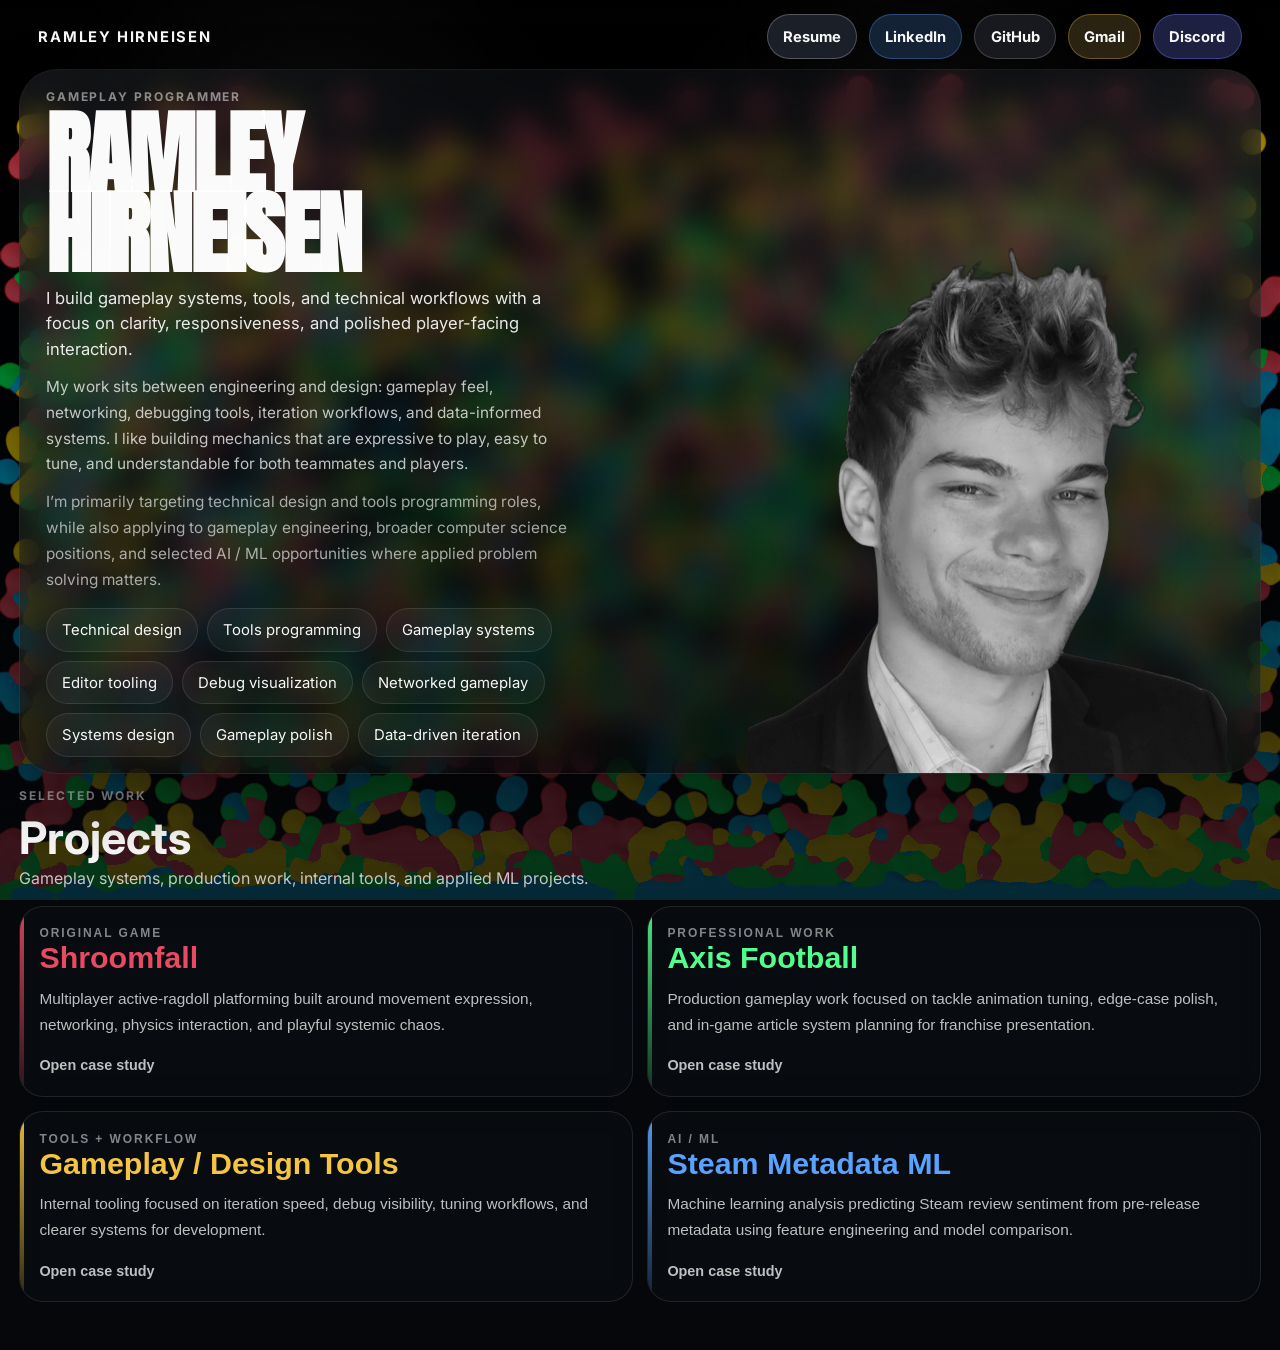
==== index.html @ f06e9500 "portfolio progress" ====
<!DOCTYPE html>
<html lang="en">

<head>
  <meta charset="utf-8" />
  <meta name="viewport" content="width=device-width, initial-scale=1.0" />
  <title>Ramley Hirneisen | Gameplay Programmer</title>
  <meta name="description"
    content="Portfolio of Ramley Hirneisen, a gameplay programmer focused on gameplay systems, tools, technical design, networking, and applied machine learning." />
  <link rel="preconnect" href="https://fonts.googleapis.com">
  <link rel="preconnect" href="https://fonts.gstatic.com" crossorigin>
  <link href="https://fonts.googleapis.com/css2?family=Inter:wght@400;500;600;700;800&family=Anton&display=swap" rel="stylesheet">
  <link rel="stylesheet" href="style.css" />
</head>

<body>
  <canvas id="simCanvas" aria-hidden="true"></canvas>

  <div class="page-overlay">
    <div class="ambient-tint" aria-hidden="true"></div>

    <header class="site-header">
      <div class="site-mark">Ramley Hirneisen</div>
      <nav class="site-nav" aria-label="Primary">
        <a class="site-nav-link site-nav-resume" href="resume.pdf" target="_blank" rel="noopener">Resume</a>
        <a class="site-nav-link site-nav-linkedin" href="https://www.linkedin.com/in/ramley-hirneisen" target="_blank" rel="noopener">LinkedIn</a>
        <a class="site-nav-link site-nav-github" href="https://github.com/RamleyH" target="_blank" rel="noopener">GitHub</a>
        <a class="site-nav-link site-nav-gmail" href="https://mail.google.com/mail/?view=cm&fs=1&to=rahramley@gmail.com" target="_blank" rel="noopener">Gmail</a>
        <a class="site-nav-link site-nav-discord" href="https://discord.com/app" target="_blank" rel="noopener">Discord</a>
      </nav>
    </header>

    <main class="main-layout" id="landingView">
      <section class="hero hero-split" id="top">
        <div class="hero-panel">
          <div class="hero-copy-column">
            <p class="eyebrow">Gameplay Programmer</p>
            <h1>
              <span class="name-primary">Ramley</span>
              <span class="name-accent">Hirneisen</span>
            </h1>
            <p class="hero-subtitle">
              I build gameplay systems, tools, and technical workflows with a focus on clarity, responsiveness, and polished player-facing interaction.
            </p>

            <p class="hero-support-copy">
              My work sits between engineering and design: gameplay feel, networking, debugging tools, iteration workflows, and data-informed systems. I like building mechanics that are expressive to play, easy to tune, and understandable for both teammates and players.
            </p>

            <p class="hero-support-copy hero-support-copy-secondary">
              I’m primarily targeting technical design and tools programming roles, while also applying to gameplay engineering, broader computer science positions, and selected AI / ML opportunities where applied problem solving matters.
            </p>

            <div class="hero-meta" aria-label="Highlights">
              <span>Technical design</span>
              <span>Tools programming</span>
              <span>Gameplay systems</span>
              <span>Editor tooling</span>
              <span>Debug visualization</span>
              <span>Networked gameplay</span>
              <span>Systems design</span>
              <span>Gameplay polish</span>
              <span>Data-driven iteration</span>
            </div>
          </div>

          <div class="hero-portrait-column" aria-hidden="true">
            <img class="hero-portrait" src="portrait-ramley.png" alt="" />
          </div>
        </div>
      </section>

      <section class="projects-section" id="projects">
        <div class="section-heading">
          <p class="eyebrow">Selected Work</p>
          <h2>Projects</h2>
          <p class="section-copy">Gameplay systems, production work, internal tools, and applied ML projects.</p>
        </div>

        <div class="project-grid">
          <button class="project-card shroomfall" type="button" data-project="shroomfall" aria-controls="projectView">
            <span class="project-accent"></span>
            <span class="project-kicker">Original Game</span>
            <h3><span class="title-accent title-accent-red">Shroomfall</span></h3>
            <p>
              Multiplayer active-ragdoll platforming built around movement expression, networking, physics interaction,
              and playful systemic chaos.
            </p>
            <span class="project-cta">Open case study</span>
          </button>

          <button class="project-card axis" type="button" data-project="axis" aria-controls="projectView">
            <span class="project-accent"></span>
            <span class="project-kicker">Professional Work</span>
            <h3><span class="title-accent title-accent-green">Axis Football</span></h3>
            <p>
              Production gameplay work focused on tackle animation tuning, edge-case polish, and in-game article system
              planning for franchise presentation.
            </p>
            <span class="project-cta">Open case study</span>
          </button>

          <button class="project-card tools" type="button" data-project="tools" aria-controls="projectView">
            <span class="project-accent"></span>
            <span class="project-kicker">Tools + Workflow</span>
            <h3><span class="title-accent title-accent-yellow">Gameplay / Design Tools</span></h3>
            <p>
              Internal tooling focused on iteration speed, debug visibility, tuning workflows, and clearer systems for development.
            </p>
            <span class="project-cta">Open case study</span>
          </button>

          <button class="project-card aiml" type="button" data-project="aiml" aria-controls="projectView">
            <span class="project-accent"></span>
            <span class="project-kicker">AI / ML</span>
            <h3><span class="title-accent title-accent-blue">Steam Metadata ML</span></h3>
            <p>
              Machine learning analysis predicting Steam review sentiment from pre-release metadata using feature engineering and model comparison.
            </p>
            <span class="project-cta">Open case study</span>
          </button>
        </div>
      </section>
    </main>

    <section class="project-view" id="projectView" aria-live="polite" aria-hidden="true">
      <div class="project-view-shell">
        <div class="project-banner">
          <button class="back-button" id="projectBack" type="button" aria-label="Back to portfolio">← Back</button>

          <div class="project-title-block">
            <p class="project-view-label" id="projectViewLabel">Project</p>
            <h2 id="projectViewTitle">Choose a project</h2>
            <p id="projectViewSubtitle">Select a project to open a dedicated case study view.</p>
          </div>

          <div class="project-banner-meta">
            <div class="banner-chip">
              <span class="banner-chip-label">Role</span>
              <span id="projectRole">Gameplay Programmer</span>
            </div>
            <div class="banner-chip">
              <span class="banner-chip-label">Type</span>
              <span id="projectType">Portfolio Work</span>
            </div>
          </div>
        </div>

        <div class="project-content-grid">
          <section class="content-card content-card-wide">
            <p class="content-label">Overview</p>
            <p id="projectSummary">Project details will appear here.</p>
          </section>

          <section class="content-card">
            <p class="content-label">Focus Areas</p>
            <ul id="projectFocusList"></ul>
          </section>

          <section class="content-card">
            <p class="content-label">Tech + Discipline</p>
            <ul id="projectTechList"></ul>
          </section>

          <section class="content-card content-card-wide media-card">
            <div class="media-card-header">
              <p class="content-label">Media</p>
              <span class="media-note">Replace these placeholders with screenshots, gifs, or videos.</span>
            </div>
            <div class="media-grid" id="projectMediaGrid"></div>
          </section>

          <section class="content-card content-card-wide">
            <p class="content-label">What I worked on</p>
            <ul id="projectWorkList"></ul>
          </section>

          <section class="content-card content-card-wide">
            <p class="content-label">Deep Dives</p>
            <div class="deep-dive-list" id="projectDeepDives"></div>
          </section>

          <section class="content-card content-card-wide">
            <p class="content-label">Why it matters</p>
            <p id="projectImpact"></p>
          </section>
        </div>
      </div>
    </section>
  </div>

  <div id="simConfig" aria-hidden="true">
    <p id="fps">FPS: 0</p>

    <select id="numParticles">
      <option value="1000">1K</option>
      <option value="2000">2K</option>
      <option value="2500" selected>2.5K</option>
      <option value="3000">3K</option>
      <option value="4000">4K</option>
    </select>

    <input type="range" id="restDensity" min="0.1" max="8.0" step="0.1" value="4.0">
    <input type="range" id="stiffness" min="0.1" max="2.0" step="0.1" value="0.5">
    <input type="range" id="nearStiffness" min="0.1" max="2.0" step="0.1" value="0.5">
    <input type="range" id="springStiffness" min="0" max="0.5" step="0.01" value="0.0">
    <input type="range" id="plasticity" min="0.1" max="1.0" step="0.01" value="0.5">
    <input type="range" id="yieldRatio" min="0.1" max="1.0" step="0.01" value="0.25">
    <input type="range" id="minDistRatio" min="0.025" max="1.0" step="0.01" value="0.25">
    <input type="range" id="linViscosity" min="0.0" max="0.5" step="0.01" value="0.0">
    <input type="range" id="quadViscosity" min="0.0" max="0.5" step="0.01" value="0.1">
    <input type="range" id="kernelRadius" min="5.0" max="64.0" step="1.0" value="40.0">
    <input type="range" id="pointSize" min="1" max="20" step="1" value="5">
    <input type="range" id="gravX" min="-0.5" max="0.5" step="0.01" value="0">
    <input type="range" id="gravY" min="-0.5" max="0.5" step="0.01" value="0.5">
    <input type="range" id="dt" min="0.1" max="1.0" step="0.1" value="1.0">

    <input type="range" id="attractSame" min="-2" max="8" step="0.1" value="0">
    <input type="range" id="attractDifferent" min="-2" max="8" step="0.1" value="0">
    <input type="range" id="stepsPerFrame" min="1" max="8" step="1" value="1">

    <select id="emitMaterial">
      <option value="0" selected>0</option>
      <option value="1">1</option>
      <option value="2">2</option>
      <option value="3">3</option>
    </select>

    <input type="color" id="color0" value="#e52838">
    <input type="range" id="mass0" min="0.1" max="3" step="0.01" value="1">

    <input type="color" id="color1" value="#ffaa00">
    <input type="range" id="mass1" min="0.1" max="3" step="0.01" value="0.6">

    <input type="color" id="color2" value="#00e230">
    <input type="range" id="mass2" min="0.1" max="3" step="0.01" value="0.36">

    <input type="color" id="color3" value="#0077f2">
    <input type="range" id="mass3" min="0.1" max="3" step="0.01" value="0.216">

    <input type="checkbox" id="useSpatialHash" checked>

    <button id="startButton" type="button">Start</button>
    <button id="pauseButton" type="button">Pause</button>
    <button id="stepButton" type="button">Step</button>
    <button id="resetButton" type="button">Reset</button>
    <button id="collapseButton" type="button">Collapse</button>
  </div>

  <script src="metaballsRefraction.js"></script>
  <script src="fpsMonitor.js"></script>
  <script src="sim_5.js"></script>
  <script src="run_0.js"></script>
</body>
</html>
---- style.css ----
:root {
  --bg: #06070a;
  --panel: rgba(11, 14, 19, 0.68);
  --line: rgba(255, 255, 255, 0.1);
  --line-strong: rgba(255, 255, 255, 0.2);
  --text: rgba(255, 255, 255, 0.97);
  --muted: rgba(255, 255, 255, 0.74);
  --radius-xl: 34px;
  --radius-lg: 24px;
  --radius-pill: 999px;
  --red: #e84a63;
  --yellow: #f4c542;
  --green: #52ff8e;
  --blue: #5aa2ff;
}
* { box-sizing: border-box; }
html { scroll-behavior: smooth; }
body {
  margin: 0;
  min-height: 100vh;
  overflow-x: hidden;
  overflow-y: auto;
  background: var(--bg);
  color: var(--text);
  font-family: Inter, Arial, sans-serif;
}
canvas { display: block; }
#simCanvas {
  position: fixed;
  inset: 0;
  width: 100vw;
  height: 100vh;
  z-index: 0;
}
.page-overlay { position: relative; z-index: 2; min-height: 100vh; }
.ambient-tint {
  position: fixed;
  inset: 0;
  z-index: 1;
  pointer-events: none;
  background:
    radial-gradient(circle at 24% 18%, rgba(255,255,255,0.045), transparent 22%),
    radial-gradient(circle at 72% 22%, rgba(255,255,255,0.06), transparent 24%),
    linear-gradient(180deg, rgba(6,8,12,0.02), rgba(6,8,12,0.78));
  transition: background 0.5s ease, opacity 0.5s ease;
}
.site-header, .main-layout, .project-view { position: relative; z-index: 2; }
.site-header {
  position: fixed;
  top: 0;
  left: 0;
  right: 0;
  z-index: 20;
  pointer-events: auto;
  display: flex;
  align-items: center;
  justify-content: space-between;
  gap: 0.9rem;
  padding: 0.9rem clamp(1.25rem, 3vw, 2.5rem) 0.25rem;
}
.site-mark {
  font-size: 0.92rem;
  font-weight: 700;
  letter-spacing: 0.12em;
  text-transform: uppercase;
}
.site-nav { display: flex; flex-wrap: wrap; gap: 0.75rem; }
.site-nav-link,
.back-button {
  color: var(--text);
  text-decoration: none;
  border: 1px solid var(--line);
  padding: 0.78rem 0.95rem;
  border-radius: var(--radius-pill);
  transition: background 0.2s ease, border-color 0.2s ease, transform 0.2s ease, box-shadow 0.2s ease;
}
.site-nav-link {
  background: #15181f;
  box-shadow: 0 8px 22px rgba(0,0,0,0.24);
  font-weight: 700;
  font-size: 0.92rem;
}
.site-nav-link:hover, .back-button:hover {
  background: #1d2129;
  border-color: var(--line-strong);
  transform: translateY(-1px);
}
.site-nav-resume { border-color: rgba(255,255,255,0.24); background: #1b1f27; }
.site-nav-linkedin { border-color: rgba(90,162,255,0.32); background: #142236; }
.site-nav-github { border-color: rgba(255,255,255,0.18); background: #17191f; }
.site-nav-gmail { border-color: rgba(244,197,66,0.32); background: #2a2312; }
.site-nav-discord { border-color: rgba(120,128,255,0.36); background: #1d2040; }

.back-button {
  position: absolute;
  top: 0;
  left: 0;
  padding: 0.52rem 0.82rem;
  font-size: 0.78rem;
  letter-spacing: 0.04em;
  text-transform: uppercase;
  background: rgba(255,255,255,0.05);
}
.main-layout {
  width: min(1320px, calc(100% - 2.4rem));
  margin: 0 auto;
  display: grid;
  gap: 1.05rem;
  padding: 4.3rem 0 3rem;
  transition: opacity 0.45s ease, transform 0.45s ease;
}
.hero {
  min-height: min(480px, calc(100vh - 11.8rem));
  display: flex;
  align-items: flex-start;
}
.hero-panel {
  width: 100%;
  position: relative;
  display: grid;
  grid-template-columns: minmax(0, 0.9fr) minmax(360px, 1.1fr);
  align-items: stretch;
  gap: clamp(0.5rem, 1.6vw, 1.3rem);
  padding: clamp(0.75rem, 1.3vw, 1rem) clamp(1.15rem, 2vw, 1.65rem) 0;
  border: 1px solid rgba(255,255,255,0.08);
  border-radius: clamp(28px, 3vw, 38px);
  background: linear-gradient(180deg, rgba(15,18,22,0.62), rgba(8,10,14,0.42));
  backdrop-filter: blur(16px);
  box-shadow: 0 28px 70px rgba(0,0,0,0.33);
  overflow: hidden;
}
.hero-panel::before {
  content: "";
  position: absolute;
  inset: 0;
  background: linear-gradient(90deg, rgba(255,255,255,0.035), transparent 34%, transparent 68%, rgba(255,255,255,0.05));
  pointer-events: none;
}
.hero-panel::after {
  content: "";
  position: absolute;
  inset: auto 0 0 0;
  height: 42%;
  background: linear-gradient(180deg, transparent, rgba(0,0,0,0.24));
  pointer-events: none;
}
.hero-copy-column {
  position: relative;
  z-index: 2;
  padding: 0.2rem 0 1rem;
  max-width: 610px;
}
.eyebrow,
.project-view-label,
.content-label,
.project-kicker,
.banner-chip-label {
  margin: 0 0 0.68rem;
  font-size: 0.75rem;
  letter-spacing: 0.16em;
  text-transform: uppercase;
  color: rgba(255,255,255,0.5);
  font-weight: 700;
}
.hero h1, .project-title-block h2, .section-heading h2 {
  margin: 0;
  line-height: 0.88;
}
.hero h1 {
  display: flex;
  flex-direction: column;
  gap: 0.1rem;
  font-family: "Anton", Impact, Arial Black, sans-serif;
  font-size: clamp(4rem, 7vw, 6.35rem);
  letter-spacing: -0.025em;
  text-transform: uppercase;
}
.name-primary, .name-accent { color: rgba(255,255,255,0.98); }
.hero-subtitle {
  margin: 0.75rem 0 0;
  max-width: 560px;
  color: rgba(255,255,255,0.9);
  font-size: clamp(1.02rem, 1.3vw, 1.15rem);
  line-height: 1.52;
}
.hero-support-copy,
.section-copy,
.project-card p,
#projectViewSubtitle,
#projectSummary,
#projectImpact,
.media-note,
.media-slot p,
.deep-dive-copy,
.project-view-shell li,
.project-cta {
  color: var(--muted);
  line-height: 1.68;
}
.hero-support-copy {
  margin: 0.75rem 0 0;
  max-width: 620px;
  font-size: 0.96rem;
}
.hero-support-copy-secondary {
  color: rgba(255,255,255,0.62);
}
.hero-meta {
  margin-top: 1rem;
  display: flex;
  flex-wrap: wrap;
  gap: 0.55rem;
  max-width: 760px;
}
.hero-meta span, .banner-chip {
  border: 1px solid var(--line);
  background: rgba(255,255,255,0.045);
  border-radius: var(--radius-pill);
  padding: 0.74rem 0.95rem;
}
.hero-meta span { font-size: 0.93rem; }
.hero-portrait-column {
  position: relative;
  min-height: 100%;
  overflow: visible;
  align-self: stretch;
  z-index: 1;
  pointer-events: none;
}
.hero-portrait-column::before {
  content: "";
  position: absolute;
  inset: 4% -2% 0 10%;
  border-radius: 42% 42% 0 0;
  background: radial-gradient(circle at 55% 20%, rgba(255,255,255,0.16), rgba(255,255,255,0.03) 42%, transparent 72%);
  filter: blur(22px);
  opacity: 0.28;
}
.hero-portrait {
  position: absolute;
  right: 0.45rem;
  bottom: -42px;
  display: block;
  width: clamp(455px, 37.4vw, 605px);
  max-width: none;
  height: auto;
  object-fit: contain;
  object-position: bottom center;
  filter: drop-shadow(0 24px 34px rgba(0,0,0,0.32));
}
.projects-section { display: grid; gap: 0.9rem; margin-top: -0.2rem; }
.section-heading { max-width: 760px; display: grid; gap: 0.35rem; }
.section-heading h2 { font-size: clamp(2rem, 4vw, 2.8rem); margin-bottom: 0.05rem; }
.section-copy { margin: 0; }
.project-grid {
  display: grid;
  grid-template-columns: repeat(2, minmax(0, 1fr));
  gap: 0.9rem;
}
.project-card, .content-card, .media-slot, .deep-dive {
  border: 1px solid var(--line);
  background: var(--panel);
  backdrop-filter: blur(14px);
  border-radius: var(--radius-lg);
}
.project-card {
  position: relative;
  overflow: hidden;
  padding: 1.15rem 1.2rem;
  text-align: left;
  color: var(--text);
  cursor: pointer;
  transition: transform 0.2s ease, border-color 0.2s ease, background 0.2s ease;
}
.project-card:hover {
  transform: translateY(-2px);
  border-color: var(--line-strong);
  background: rgba(14, 18, 25, 0.8);
}
.project-card h3 { margin: 0 0 0.65rem; font-size: 1.9rem; }
.project-card p { margin: 0 0 1rem; font-size: 0.96rem; }
.project-accent {
  position: absolute;
  inset: 0 auto 0 0;
  width: 4px;
  background: rgba(255,255,255,0.14);
}
.title-accent-red { color: var(--red); }
.title-accent-green { color: var(--green); }
.title-accent-yellow { color: var(--yellow); }
.title-accent-blue { color: var(--blue); }
.shroomfall .project-accent { background: linear-gradient(180deg, rgba(232,74,99,0.9), rgba(232,74,99,0.15)); }
.axis .project-accent { background: linear-gradient(180deg, rgba(82,255,142,0.92), rgba(82,255,142,0.15)); }
.tools .project-accent { background: linear-gradient(180deg, rgba(244,197,66,0.95), rgba(244,197,66,0.15)); }
.aiml .project-accent { background: linear-gradient(180deg, rgba(90,162,255,0.95), rgba(90,162,255,0.15)); }
.project-cta { font-weight: 700; font-size: 0.9rem; }

.project-view {
  position: fixed;
  inset: 0;
  z-index: 10;
  overflow-y: auto;
  padding: 5.2rem 1.2rem 2rem;
  opacity: 0;
  pointer-events: none;
  transform: translateY(18px);
  transition: opacity 0.45s ease, transform 0.45s ease;
}
.project-open .project-view {
  opacity: 1;
  pointer-events: auto;
  transform: translateY(0);
}
.project-open .main-layout {
  opacity: 0;
  transform: translateY(-16px);
  pointer-events: none;
}
.project-view-shell {
  width: min(1080px, calc(100% - 1rem));
  margin: 0 auto;
  padding-top: 2rem;
}
.project-banner {
  position: relative;
  display: grid;
  justify-items: center;
  gap: 0.9rem;
  text-align: center;
  padding: 1.6rem 0 1rem;
}
.project-title-block { max-width: 760px; display: grid; gap: 0.8rem; }
.project-title-block h2 { font-size: clamp(3.7rem, 7vw, 5.8rem); letter-spacing: -0.05em; }
#projectViewSubtitle { margin: 0; font-size: 1.08rem; }
.project-banner-meta {
  display: flex;
  flex-wrap: wrap;
  justify-content: center;
  gap: 0.75rem;
}
.project-content-grid {
  display: grid;
  grid-template-columns: 2fr 1fr;
  gap: 0.9rem;
}
.content-card { padding: 1.15rem 1.25rem; }
.content-card-wide { grid-column: 1 / -1; }
.project-view-shell ul { margin: 0; padding-left: 1.2rem; }
.media-card-header {
  display: flex;
  justify-content: space-between;
  gap: 0.9rem;
  align-items: center;
  margin-bottom: 0.9rem;
}
.media-grid {
  display: grid;
  grid-template-columns: repeat(3, minmax(0, 1fr));
  gap: 0.8rem;
}
.media-slot {
  padding: 1rem;
  min-height: 146px;
  display: grid;
  align-content: end;
  gap: 0.5rem;
  background: linear-gradient(180deg, rgba(255,255,255,0.05), rgba(255,255,255,0.025));
  border-style: dashed;
}
.media-slot strong { font-size: 1.05rem; }
.media-slot span { color: var(--muted); }
.deep-dive-list { display: grid; gap: 0.85rem; }
.deep-dive summary {
  list-style: none;
  cursor: pointer;
  font-weight: 700;
  padding: 1rem 1.1rem;
}
.deep-dive summary::-webkit-details-marker { display: none; }
.deep-dive-body { padding: 0 1.1rem 1.05rem; }
body.project-shroomfall #projectViewTitle,
body.project-shroomfall .project-view-label { color: var(--red); }
body.project-axis #projectViewTitle,
body.project-axis .project-view-label { color: var(--green); }
body.project-tools #projectViewTitle,
body.project-tools .project-view-label { color: var(--yellow); }
body.project-aiml #projectViewTitle,
body.project-aiml .project-view-label { color: var(--blue); }
#simConfig { display: none; }

@media (max-width: 980px) {
  .hero-panel, .project-content-grid, .project-grid, .media-grid {
    grid-template-columns: 1fr;
  }
  .hero { min-height: auto; }
  .hero-panel { padding-bottom: 0.2rem; }
  .hero-portrait {
    width: min(94%, 550px);
    right: 50%;
    transform: translateX(50%);
    bottom: -30px;
    max-height: 560px;
  }
  .project-view-shell { width: min(100%, calc(100% - 0.2rem)); }
}
@media (max-width: 720px) {
  .site-header {
    padding-inline: 1rem;
    flex-direction: column;
    align-items: flex-start;
    background: rgba(6,7,10,0.92);
    backdrop-filter: blur(10px);
  }
  .main-layout { width: min(100%, calc(100% - 1rem)); }
  .hero h1 { font-size: clamp(3.4rem, 18vw, 4.8rem); }
  .hero-meta span, .banner-chip { padding: 0.68rem 0.82rem; }
  .project-banner { padding-top: 2.6rem; }
  .back-button {
    left: 50%;
    transform: translateX(-50%);
  }
  .back-button:hover { transform: translateX(-50%) translateY(-1px); }
}
@media (max-width: 1100px) {
  .hero-panel { grid-template-columns: minmax(0, 1fr) minmax(300px, 0.95fr); }
  .hero-portrait {
    width: min(110%, 700px);
    right: -0.35rem;
    bottom: -34px;
  }
}
@media (max-width: 900px) {
  .hero { min-height: auto; }
  .hero-panel {
    grid-template-columns: 1fr;
    overflow: hidden;
  }
  .hero-portrait-column { min-height: 340px; }
  .hero-portrait {
    width: min(98%, 580px);
    right: 50%;
    transform: translateX(50%);
    bottom: -8px;
    max-height: 80vh;
  }
}
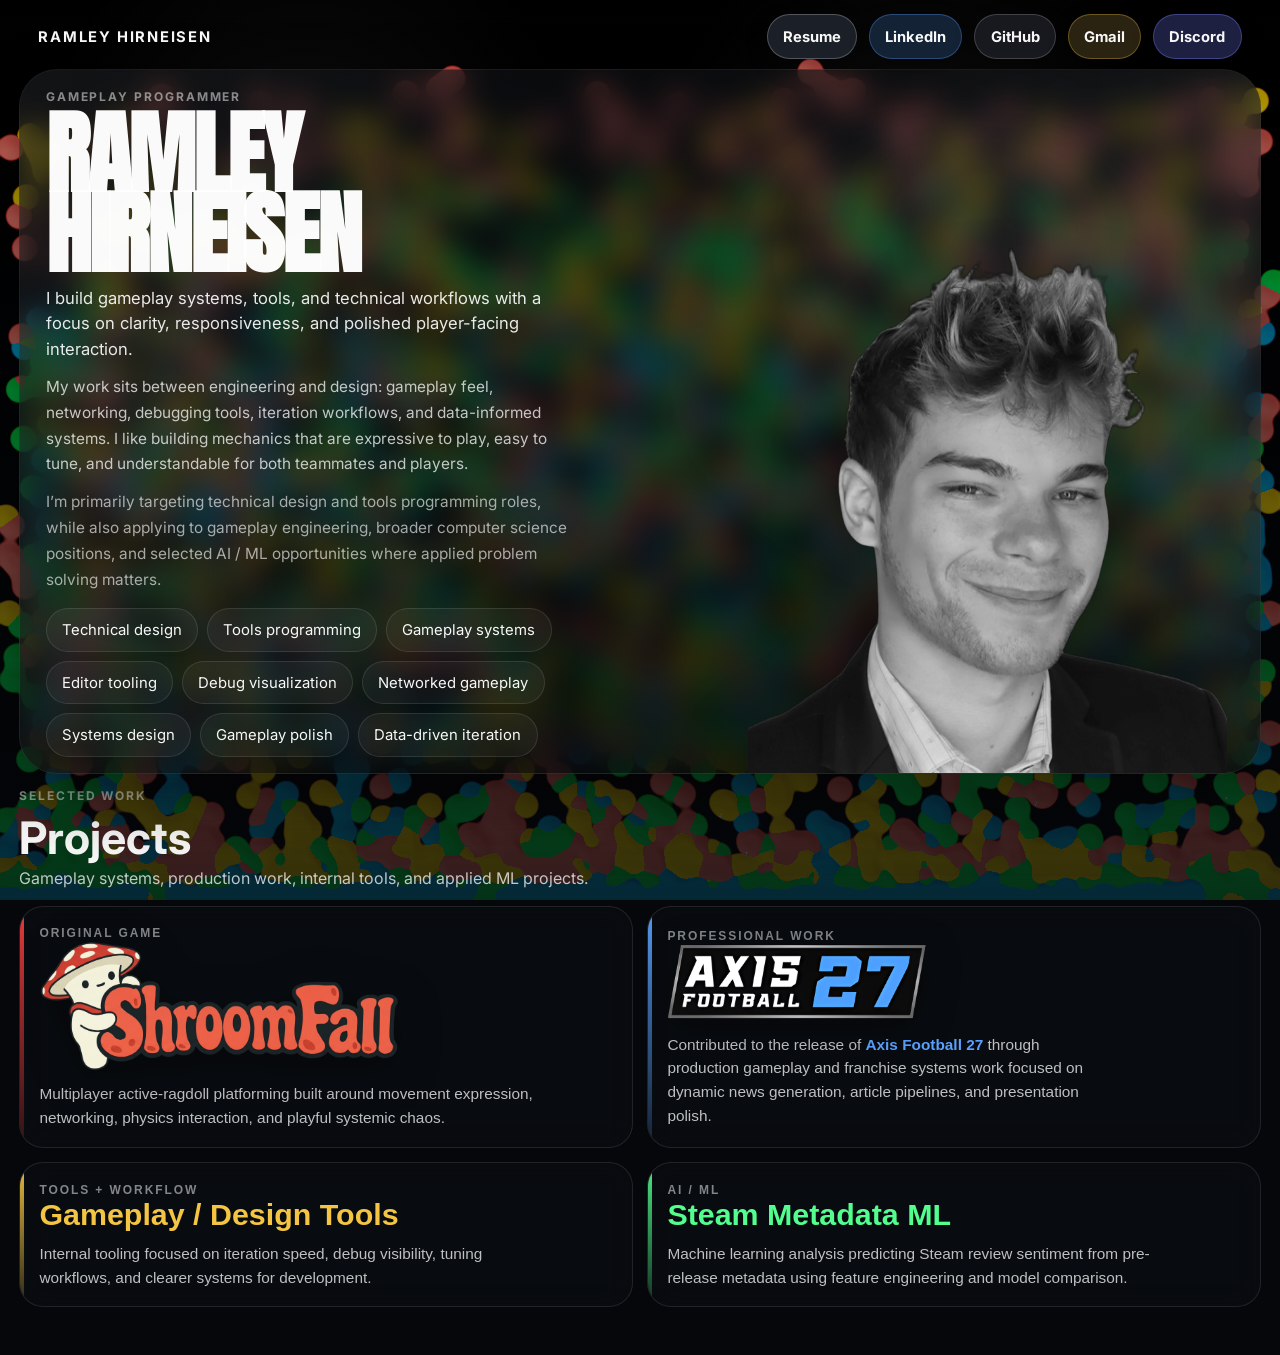
==== commit 9a35cf9f: "progress" ====
--- a/index.html
+++ b/index.html
@@ -81,24 +81,25 @@
           <button class="project-card shroomfall" type="button" data-project="shroomfall" aria-controls="projectView">
             <span class="project-accent"></span>
             <span class="project-kicker">Original Game</span>
-            <h3><span class="title-accent title-accent-red">Shroomfall</span></h3>
+            <div class="project-logo-title-wrap">
+              <img class="project-logo-title project-logo-title-shroomfall" src="ShroomfallLogo (1).png" alt="Shroomfall" />
+            </div>
             <p>
               Multiplayer active-ragdoll platforming built around movement expression, networking, physics interaction,
               and playful systemic chaos.
             </p>
-            <span class="project-cta">Open case study</span>
-          </button>
+                      </button>
 
           <button class="project-card axis" type="button" data-project="axis" aria-controls="projectView">
             <span class="project-accent"></span>
             <span class="project-kicker">Professional Work</span>
-            <h3><span class="title-accent title-accent-green">Axis Football</span></h3>
-            <p>
-              Production gameplay work focused on tackle animation tuning, edge-case polish, and in-game article system
-              planning for franchise presentation.
-            </p>
-            <span class="project-cta">Open case study</span>
-          </button>
+            <div class="project-logo-title-wrap">
+              <img class="project-logo-title project-logo-title-axis" src="AxisLogoSS (2).png" alt="Axis Football 27" />
+            </div>
+            <p>
+              Contributed to the release of <span class="highlight-recruiter-blue">Axis Football 27</span> through production gameplay and franchise systems work focused on dynamic news generation, article pipelines, and presentation polish.
+            </p>
+                      </button>
 
           <button class="project-card tools" type="button" data-project="tools" aria-controls="projectView">
             <span class="project-accent"></span>
@@ -107,18 +108,16 @@
             <p>
               Internal tooling focused on iteration speed, debug visibility, tuning workflows, and clearer systems for development.
             </p>
-            <span class="project-cta">Open case study</span>
-          </button>
+                      </button>
 
           <button class="project-card aiml" type="button" data-project="aiml" aria-controls="projectView">
             <span class="project-accent"></span>
             <span class="project-kicker">AI / ML</span>
-            <h3><span class="title-accent title-accent-blue">Steam Metadata ML</span></h3>
+            <h3><span class="title-accent title-accent-green">Steam Metadata ML</span></h3>
             <p>
               Machine learning analysis predicting Steam review sentiment from pre-release metadata using feature engineering and model comparison.
             </p>
-            <span class="project-cta">Open case study</span>
-          </button>
+                      </button>
         </div>
       </section>
     </main>
@@ -226,7 +225,7 @@
       <option value="3">3</option>
     </select>
 
-    <input type="color" id="color0" value="#e52838">
+    <input type="color" id="color0" value="#FF4040">
     <input type="range" id="mass0" min="0.1" max="3" step="0.01" value="1">
 
     <input type="color" id="color1" value="#ffaa00">
--- a/style.css
+++ b/style.css
@@ -9,7 +9,7 @@
   --radius-xl: 34px;
   --radius-lg: 24px;
   --radius-pill: 999px;
-  --red: #e84a63;
+  --red: #FF4040;
   --yellow: #f4c542;
   --green: #52ff8e;
   --blue: #5aa2ff;
@@ -267,7 +267,8 @@
 .project-card {
   position: relative;
   overflow: hidden;
-  padding: 1.15rem 1.2rem;
+  min-height: 100%;
+  padding: 1.15rem 1.2rem 1.05rem;
   text-align: left;
   color: var(--text);
   cursor: pointer;
@@ -279,7 +280,36 @@
   background: rgba(14, 18, 25, 0.8);
 }
 .project-card h3 { margin: 0 0 0.65rem; font-size: 1.9rem; }
-.project-card p { margin: 0 0 1rem; font-size: 0.96rem; }
+.project-card p { margin: 0; font-size: 0.96rem; line-height: 1.55; max-width: 58ch; }
+
+.project-logo-title-wrap {
+  margin: 0 0 0.8rem;
+}
+.project-logo-title {
+  display: block;
+  width: min(100%, 260px);
+  height: auto;
+}
+.project-logo-title-axis {
+  filter: drop-shadow(0 8px 18px rgba(0,0,0,0.28));
+}
+.project-logo-title-shroomfall {
+  width: min(100%, 360px);
+  margin-top: -0.05rem;
+  margin-bottom: -0.15rem;
+  filter: drop-shadow(0 10px 22px rgba(0,0,0,0.26));
+}
+.project-view-title-logo {
+  display: block;
+  width: min(100%, 420px);
+  height: auto;
+  margin: 0 auto;
+  filter: drop-shadow(0 12px 24px rgba(0,0,0,0.3));
+}
+.project-view-title-logo-shroomfall {
+  width: min(100%, 560px);
+}
+
 .project-accent {
   position: absolute;
   inset: 0 auto 0 0;
@@ -290,11 +320,25 @@
 .title-accent-green { color: var(--green); }
 .title-accent-yellow { color: var(--yellow); }
 .title-accent-blue { color: var(--blue); }
-.shroomfall .project-accent { background: linear-gradient(180deg, rgba(232,74,99,0.9), rgba(232,74,99,0.15)); }
-.axis .project-accent { background: linear-gradient(180deg, rgba(82,255,142,0.92), rgba(82,255,142,0.15)); }
+.highlight-recruiter-blue {
+  color: var(--blue);
+  font-weight: 700;
+}
+
+.highlight-recruiter-red {
+  color: var(--red);
+  font-weight: 700;
+}
+
+.shroomfall .project-accent { background: linear-gradient(180deg, rgba(255,64,64,0.9), rgba(255,64,64,0.15)); }
+.axis .project-accent { background: linear-gradient(180deg, rgba(90,162,255,0.95), rgba(90,162,255,0.15)); }
 .tools .project-accent { background: linear-gradient(180deg, rgba(244,197,66,0.95), rgba(244,197,66,0.15)); }
-.aiml .project-accent { background: linear-gradient(180deg, rgba(90,162,255,0.95), rgba(90,162,255,0.15)); }
+.aiml .project-accent { background: linear-gradient(180deg, rgba(82,255,142,0.92), rgba(82,255,142,0.15)); }
 .project-cta { font-weight: 700; font-size: 0.9rem; }
+
+.project-card.axis p {
+  max-width: 52ch;
+}
 
 .project-view {
   position: fixed;
@@ -382,11 +426,11 @@
 body.project-shroomfall #projectViewTitle,
 body.project-shroomfall .project-view-label { color: var(--red); }
 body.project-axis #projectViewTitle,
-body.project-axis .project-view-label { color: var(--green); }
+body.project-axis .project-view-label { color: var(--blue); }
 body.project-tools #projectViewTitle,
 body.project-tools .project-view-label { color: var(--yellow); }
 body.project-aiml #projectViewTitle,
-body.project-aiml .project-view-label { color: var(--blue); }
+body.project-aiml .project-view-label { color: var(--green); }
 #simConfig { display: none; }
 
 @media (max-width: 980px) {
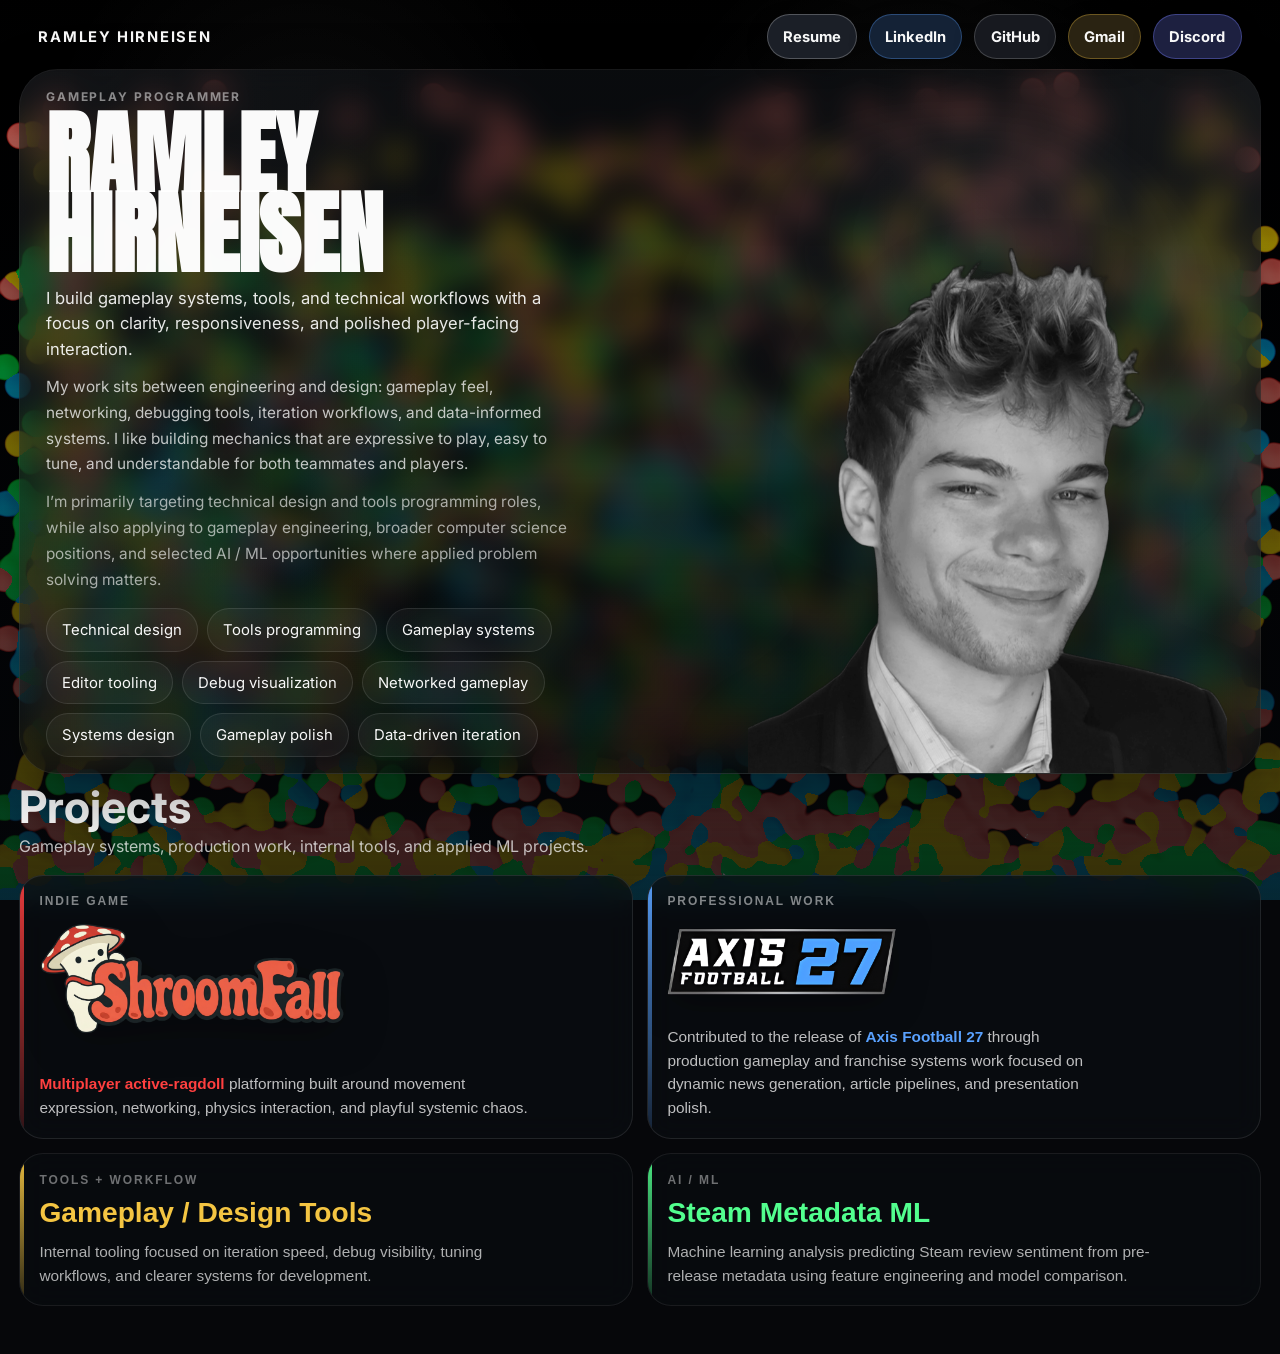
==== commit 84516859: "shroomfall progress" ====
--- a/index.html
+++ b/index.html
@@ -72,7 +72,6 @@
 
       <section class="projects-section" id="projects">
         <div class="section-heading">
-          <p class="eyebrow">Selected Work</p>
           <h2>Projects</h2>
           <p class="section-copy">Gameplay systems, production work, internal tools, and applied ML projects.</p>
         </div>
@@ -80,12 +79,12 @@
         <div class="project-grid">
           <button class="project-card shroomfall" type="button" data-project="shroomfall" aria-controls="projectView">
             <span class="project-accent"></span>
-            <span class="project-kicker">Original Game</span>
+            <span class="project-kicker">Indie Game</span>
             <div class="project-logo-title-wrap">
               <img class="project-logo-title project-logo-title-shroomfall" src="ShroomfallLogo (1).png" alt="Shroomfall" />
             </div>
             <p>
-              Multiplayer active-ragdoll platforming built around movement expression, networking, physics interaction,
+              <span class='highlight-recruiter-red'>Multiplayer active-ragdoll</span> platforming built around movement expression, networking, physics interaction,
               and playful systemic chaos.
             </p>
                       </button>
@@ -164,7 +163,7 @@
           <section class="content-card content-card-wide media-card">
             <div class="media-card-header">
               <p class="content-label">Media</p>
-              <span class="media-note">Replace these placeholders with screenshots, gifs, or videos.</span>
+              <span class="media-note">Hover videos to preview them.</span>
             </div>
             <div class="media-grid" id="projectMediaGrid"></div>
           </section>
--- a/style.css
+++ b/style.css
@@ -173,7 +173,7 @@
   gap: 0.1rem;
   font-family: "Anton", Impact, Arial Black, sans-serif;
   font-size: clamp(4rem, 7vw, 6.35rem);
-  letter-spacing: -0.025em;
+  letter-spacing: 0.005em;
   text-transform: uppercase;
 }
 .name-primary, .name-accent { color: rgba(255,255,255,0.98); }
@@ -268,7 +268,9 @@
   position: relative;
   overflow: hidden;
   min-height: 100%;
-  padding: 1.15rem 1.2rem 1.05rem;
+  padding: 1.15rem 1.2rem 1.12rem;
+  display: flex;
+  flex-direction: column;
   text-align: left;
   color: var(--text);
   cursor: pointer;
@@ -280,10 +282,13 @@
   background: rgba(14, 18, 25, 0.8);
 }
 .project-card h3 { margin: 0 0 0.65rem; font-size: 1.9rem; }
-.project-card p { margin: 0; font-size: 0.96rem; line-height: 1.55; max-width: 58ch; }
+.project-card p { margin: auto 0 0; font-size: 0.96rem; line-height: 1.55; max-width: 58ch; }
 
 .project-logo-title-wrap {
-  margin: 0 0 0.8rem;
+  margin: 0.12rem 0 1rem;
+  min-height: 88px;
+  display: flex;
+  align-items: flex-start;
 }
 .project-logo-title {
   display: block;
@@ -291,12 +296,14 @@
   height: auto;
 }
 .project-logo-title-axis {
+  width: min(100%, 230px);
+  margin-top: 0.4rem;
   filter: drop-shadow(0 8px 18px rgba(0,0,0,0.28));
 }
 .project-logo-title-shroomfall {
-  width: min(100%, 360px);
-  margin-top: -0.05rem;
-  margin-bottom: -0.15rem;
+  width: min(100%, 306px);
+  margin-top: 0.1rem;
+  margin-bottom: 0;
   filter: drop-shadow(0 10px 22px rgba(0,0,0,0.26));
 }
 .project-view-title-logo {
@@ -338,6 +345,27 @@
 
 .project-card.axis p {
   max-width: 52ch;
+}
+
+.project-card.tools,
+.project-card.aiml {
+  background: rgba(10, 13, 18, 0.54);
+  border-color: rgba(255,255,255,0.075);
+}
+
+.project-card.tools h3,
+.project-card.aiml h3 {
+  font-size: 1.76rem;
+}
+
+.project-card.tools .project-kicker,
+.project-card.aiml .project-kicker {
+  color: rgba(255,255,255,0.42);
+}
+
+.project-card.tools p,
+.project-card.aiml p {
+  color: rgba(255,255,255,0.68);
 }
 
 .project-view {
@@ -437,6 +465,7 @@
   .hero-panel, .project-content-grid, .project-grid, .media-grid {
     grid-template-columns: 1fr;
   }
+  .project-logo-title-wrap { min-height: 0; }
   .hero { min-height: auto; }
   .hero-panel { padding-bottom: 0.2rem; }
   .hero-portrait {
@@ -489,3 +518,76 @@
     max-height: 80vh;
   }
 }
+
+.media-slot-video {
+  padding: 0.9rem;
+  align-content: start;
+}
+.media-video-frame {
+  position: relative;
+  overflow: hidden;
+  border-radius: 16px;
+  border: 1px solid rgba(255,255,255,0.16);
+  box-shadow: inset 0 0 0 1px rgba(255,255,255,0.05);
+  background: rgba(0,0,0,0.28);
+  aspect-ratio: 16 / 9;
+}
+.media-video {
+  display: block;
+  width: 100%;
+  height: 100%;
+  object-fit: cover;
+  background: #090b10;
+}
+.media-video-overlay {
+  position: absolute;
+  inset: auto 0 0 0;
+  padding: 0.65rem 0.8rem;
+  background: linear-gradient(180deg, rgba(0,0,0,0), rgba(0,0,0,0.72));
+  color: rgba(255,255,255,0.9);
+  font-size: 0.82rem;
+  font-weight: 600;
+  letter-spacing: 0.04em;
+  text-transform: uppercase;
+  pointer-events: none;
+}
+.media-slot-video:hover .media-video-overlay,
+.media-slot-video:focus-within .media-video-overlay {
+  opacity: 0;
+}
+.media-slot-copy {
+  display: grid;
+  gap: 0.42rem;
+}
+.media-slot-video .media-slot-copy {
+  margin-top: 0.85rem;
+}
+
+.media-grid.media-grid-video-large {
+  grid-template-columns: repeat(2, minmax(0, 1fr));
+}
+.media-grid.media-grid-video-large .media-slot-video:first-child {
+  grid-column: 1 / -1;
+}
+.media-grid.media-grid-video-large .media-video-frame {
+  aspect-ratio: 16 / 9;
+  min-height: 320px;
+}
+.media-grid.media-grid-video-large .media-slot-video:not(:first-child) .media-video-frame {
+  min-height: 260px;
+}
+@media (max-width: 900px) {
+  .media-grid.media-grid-video-large {
+    grid-template-columns: 1fr;
+  }
+  .media-grid.media-grid-video-large .media-slot-video:first-child {
+    grid-column: auto;
+  }
+  .media-grid.media-grid-video-large .media-video-frame,
+  .media-grid.media-grid-video-large .media-slot-video:not(:first-child) .media-video-frame {
+    min-height: 220px;
+  }
+}
+.media-slot-video .media-slot-copy {
+  margin-top: 0.85rem;
+}
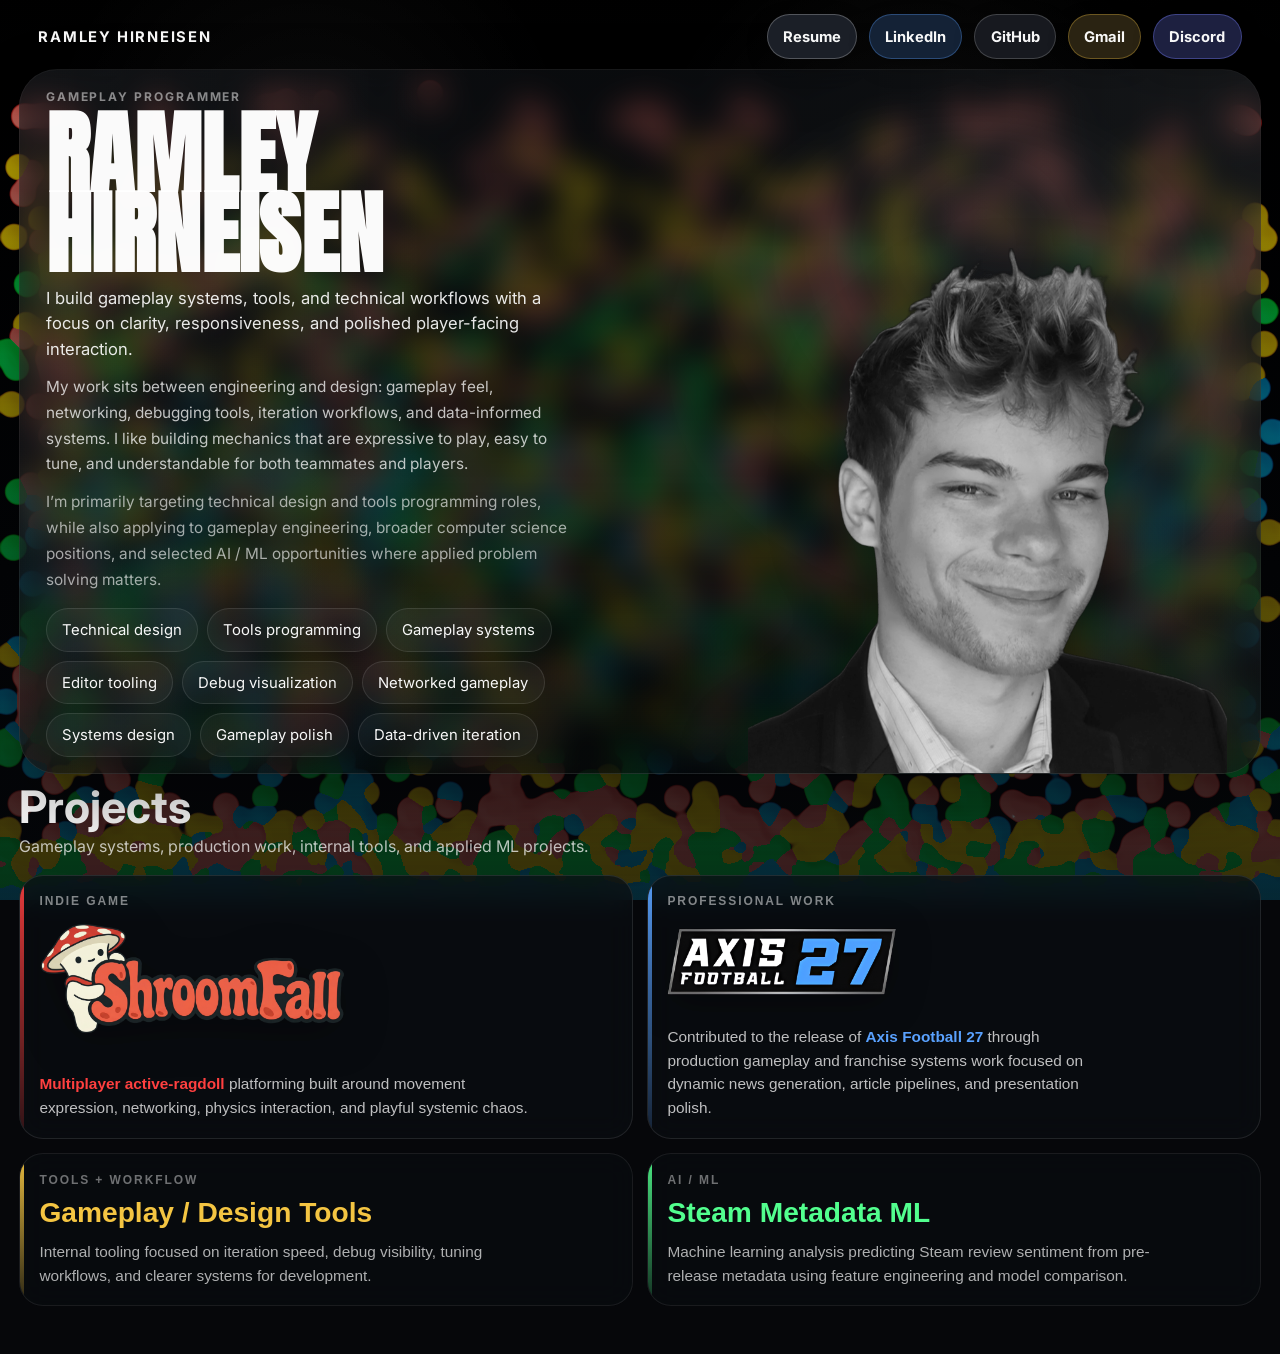
==== commit 831ec5d1: "progress" ====
--- a/index.html
+++ b/index.html
@@ -120,6 +120,11 @@
         </div>
       </section>
     </main>
+
+    <div class="project-view-background-figures" aria-hidden="true">
+      <img class="project-bg-figure project-bg-figure-left" src="image (2) (1).png" alt="" />
+      <img class="project-bg-figure project-bg-figure-right" src="image (1) (1).png" alt="" />
+    </div>
 
     <section class="project-view" id="projectView" aria-live="polite" aria-hidden="true">
       <div class="project-view-shell">
--- a/style.css
+++ b/style.css
@@ -337,6 +337,11 @@
   font-weight: 700;
 }
 
+.highlight-recruiter-green {
+  color: var(--green);
+  font-weight: 700;
+}
+
 .shroomfall .project-accent { background: linear-gradient(180deg, rgba(255,64,64,0.9), rgba(255,64,64,0.15)); }
 .axis .project-accent { background: linear-gradient(180deg, rgba(90,162,255,0.95), rgba(90,162,255,0.15)); }
 .tools .project-accent { background: linear-gradient(180deg, rgba(244,197,66,0.95), rgba(244,197,66,0.15)); }
@@ -394,6 +399,57 @@
   margin: 0 auto;
   padding-top: 2rem;
 }
+
+.project-view-background-figures {
+  position: fixed;
+  inset: 0;
+  z-index: 9;
+  pointer-events: none;
+  opacity: 0;
+  transition: opacity 0.45s ease;
+}
+
+.project-bg-figure {
+  position: absolute;
+  bottom: 0;
+  height: min(92vh, 980px);
+  width: auto;
+  object-fit: contain;
+  opacity: 0.27;
+  filter: grayscale(1) contrast(1.12) brightness(1.2);
+  mask-image: linear-gradient(180deg, transparent 0%, rgba(0,0,0,0.95) 18%, rgba(0,0,0,0.92) 80%, transparent 100%), linear-gradient(90deg, transparent 0%, rgba(0,0,0,0.95) 16%, rgba(0,0,0,0.95) 84%, transparent 100%);
+  mask-composite: intersect;
+  -webkit-mask-image: linear-gradient(180deg, transparent 0%, rgba(0,0,0,0.95) 18%, rgba(0,0,0,0.92) 80%, transparent 100%), linear-gradient(90deg, transparent 0%, rgba(0,0,0,0.95) 16%, rgba(0,0,0,0.95) 84%, transparent 100%);
+  -webkit-mask-composite: source-in;
+}
+
+.project-bg-figure-left {
+  left: max(-3vw, -38px);
+  transform: translateX(-1.5%) scale(1.02);
+}
+
+.project-bg-figure-right {
+  right: max(-3vw, -32px);
+  transform: translateX(1.5%) scale(1.01);
+}
+
+body.project-open.project-axis .project-view-background-figures {
+  opacity: 1;
+}
+
+body.project-open.project-axis .project-view-background-figures::before {
+  content: "";
+  position: fixed;
+  inset: 0;
+  z-index: 0;
+  pointer-events: none;
+  background: linear-gradient(90deg, rgba(5,7,10,0.9) 0%, rgba(5,7,10,0.36) 18%, rgba(5,7,10,0.18) 32%, rgba(5,7,10,0.18) 68%, rgba(5,7,10,0.36) 82%, rgba(5,7,10,0.9) 100%);
+}
+
+body.project-open.project-axis .project-view-shell {
+  position: relative;
+  z-index: 11;
+}
 .project-banner {
   position: relative;
   display: grid;
@@ -443,14 +499,122 @@
 .media-slot strong { font-size: 1.05rem; }
 .media-slot span { color: var(--muted); }
 .deep-dive-list { display: grid; gap: 0.85rem; }
+.deep-dive {
+  position: relative;
+  overflow: hidden;
+  transition: transform 0.2s ease, border-color 0.2s ease, background 0.2s ease, box-shadow 0.2s ease;
+}
+.deep-dive::before {
+  content: "";
+  position: absolute;
+  inset: 0 auto 0 0;
+  width: 4px;
+  background: rgba(255,255,255,0.12);
+  transition: background 0.2s ease, opacity 0.2s ease;
+  opacity: 0.9;
+}
 .deep-dive summary {
   list-style: none;
   cursor: pointer;
   font-weight: 700;
-  padding: 1rem 1.1rem;
+  padding: 1rem 3.2rem 1rem 1.1rem;
+  position: relative;
+  transition: color 0.2s ease, transform 0.2s ease;
+}
+.deep-dive summary::after {
+  content: "+";
+  position: absolute;
+  right: 1rem;
+  top: 50%;
+  transform: translateY(-50%);
+  font-size: 1.2rem;
+  line-height: 1;
+  color: rgba(255,255,255,0.42);
+  transition: color 0.2s ease, transform 0.2s ease;
+}
+.deep-dive:hover {
+  transform: translateY(-2px);
+  background: rgba(14, 18, 25, 0.8);
+  border-color: var(--line-strong);
+  box-shadow: 0 16px 32px rgba(0,0,0,0.2);
+}
+.deep-dive:hover summary {
+  transform: translateX(2px);
+}
+.deep-dive:hover summary::after {
+  color: rgba(255,255,255,0.92);
+  transform: translateY(-50%) translateX(2px);
+}
+.deep-dive[open] summary::after {
+  content: "−";
+  color: rgba(255,255,255,0.94);
 }
 .deep-dive summary::-webkit-details-marker { display: none; }
 .deep-dive-body { padding: 0 1.1rem 1.05rem; }
+body.project-shroomfall .deep-dive:hover,
+body.project-shroomfall .deep-dive[open] {
+  border-color: rgba(255,64,64,0.32);
+  background: rgba(28, 12, 14, 0.78);
+}
+body.project-shroomfall .deep-dive:hover summary,
+body.project-shroomfall .deep-dive[open] summary {
+  color: var(--red);
+}
+body.project-shroomfall .deep-dive::before {
+  background: linear-gradient(180deg, rgba(255,64,64,0.92), rgba(255,64,64,0.18));
+}
+body.project-shroomfall .deep-dive:hover summary::after,
+body.project-shroomfall .deep-dive[open] summary::after {
+  color: var(--red);
+}
+body.project-axis .deep-dive:hover,
+body.project-axis .deep-dive[open] {
+  border-color: rgba(90,162,255,0.34);
+  background: rgba(12, 18, 28, 0.8);
+}
+body.project-axis .deep-dive:hover summary,
+body.project-axis .deep-dive[open] summary {
+  color: var(--blue);
+}
+body.project-axis .deep-dive::before {
+  background: linear-gradient(180deg, rgba(90,162,255,0.95), rgba(90,162,255,0.18));
+}
+body.project-axis .deep-dive:hover summary::after,
+body.project-axis .deep-dive[open] summary::after {
+  color: var(--blue);
+}
+body.project-tools .deep-dive:hover,
+body.project-tools .deep-dive[open] {
+  border-color: rgba(244,197,66,0.36);
+  background: rgba(31, 24, 10, 0.8);
+}
+body.project-tools .deep-dive:hover summary,
+body.project-tools .deep-dive[open] summary {
+  color: var(--yellow);
+}
+body.project-tools .deep-dive::before {
+  background: linear-gradient(180deg, rgba(244,197,66,0.95), rgba(244,197,66,0.18));
+}
+body.project-tools .deep-dive:hover summary::after,
+body.project-tools .deep-dive[open] summary::after {
+  color: var(--yellow);
+}
+body.project-aiml .deep-dive:hover,
+body.project-aiml .deep-dive[open] {
+  border-color: rgba(82,255,142,0.34);
+  background: rgba(10, 28, 16, 0.8);
+}
+body.project-aiml .deep-dive:hover summary,
+body.project-aiml .deep-dive[open] summary {
+  color: var(--green);
+}
+body.project-aiml .deep-dive::before {
+  background: linear-gradient(180deg, rgba(82,255,142,0.92), rgba(82,255,142,0.18));
+}
+body.project-aiml .deep-dive:hover summary::after,
+body.project-aiml .deep-dive[open] summary::after {
+  color: var(--green);
+}
 body.project-shroomfall #projectViewTitle,
 body.project-shroomfall .project-view-label { color: var(--red); }
 body.project-axis #projectViewTitle,
@@ -517,6 +681,21 @@
     bottom: -8px;
     max-height: 80vh;
   }
+
+  .project-bg-figure {
+    height: min(78vh, 760px);
+    opacity: 0.11;
+  }
+
+  .project-bg-figure-left {
+    left: -130px;
+    transform: none;
+  }
+
+  .project-bg-figure-right {
+    right: -130px;
+    transform: none;
+  }
 }
 
 .media-slot-video {
@@ -591,3 +770,40 @@
 .media-slot-video .media-slot-copy {
   margin-top: 0.85rem;
 }
+
+@media (max-width: 640px) {
+  .project-view-background-figures { display: none; }
+}
+
+
+.media-slot-image {
+  padding: 0.9rem;
+  align-content: start;
+}
+.media-image-frame {
+  position: relative;
+  overflow: hidden;
+  border-radius: 16px;
+  border: 1px solid rgba(255,255,255,0.16);
+  box-shadow: inset 0 0 0 1px rgba(255,255,255,0.05);
+  background: rgba(0,0,0,0.28);
+}
+.media-image {
+  display: block;
+  width: 100%;
+  height: auto;
+  max-height: 420px;
+  object-fit: contain;
+  background: #090b10;
+}
+
+
+.media-grid.media-grid-image-pair {
+  grid-template-columns: repeat(2, minmax(0, 1fr));
+}
+
+@media (max-width: 900px) {
+  .media-grid.media-grid-image-pair {
+    grid-template-columns: 1fr;
+  }
+}
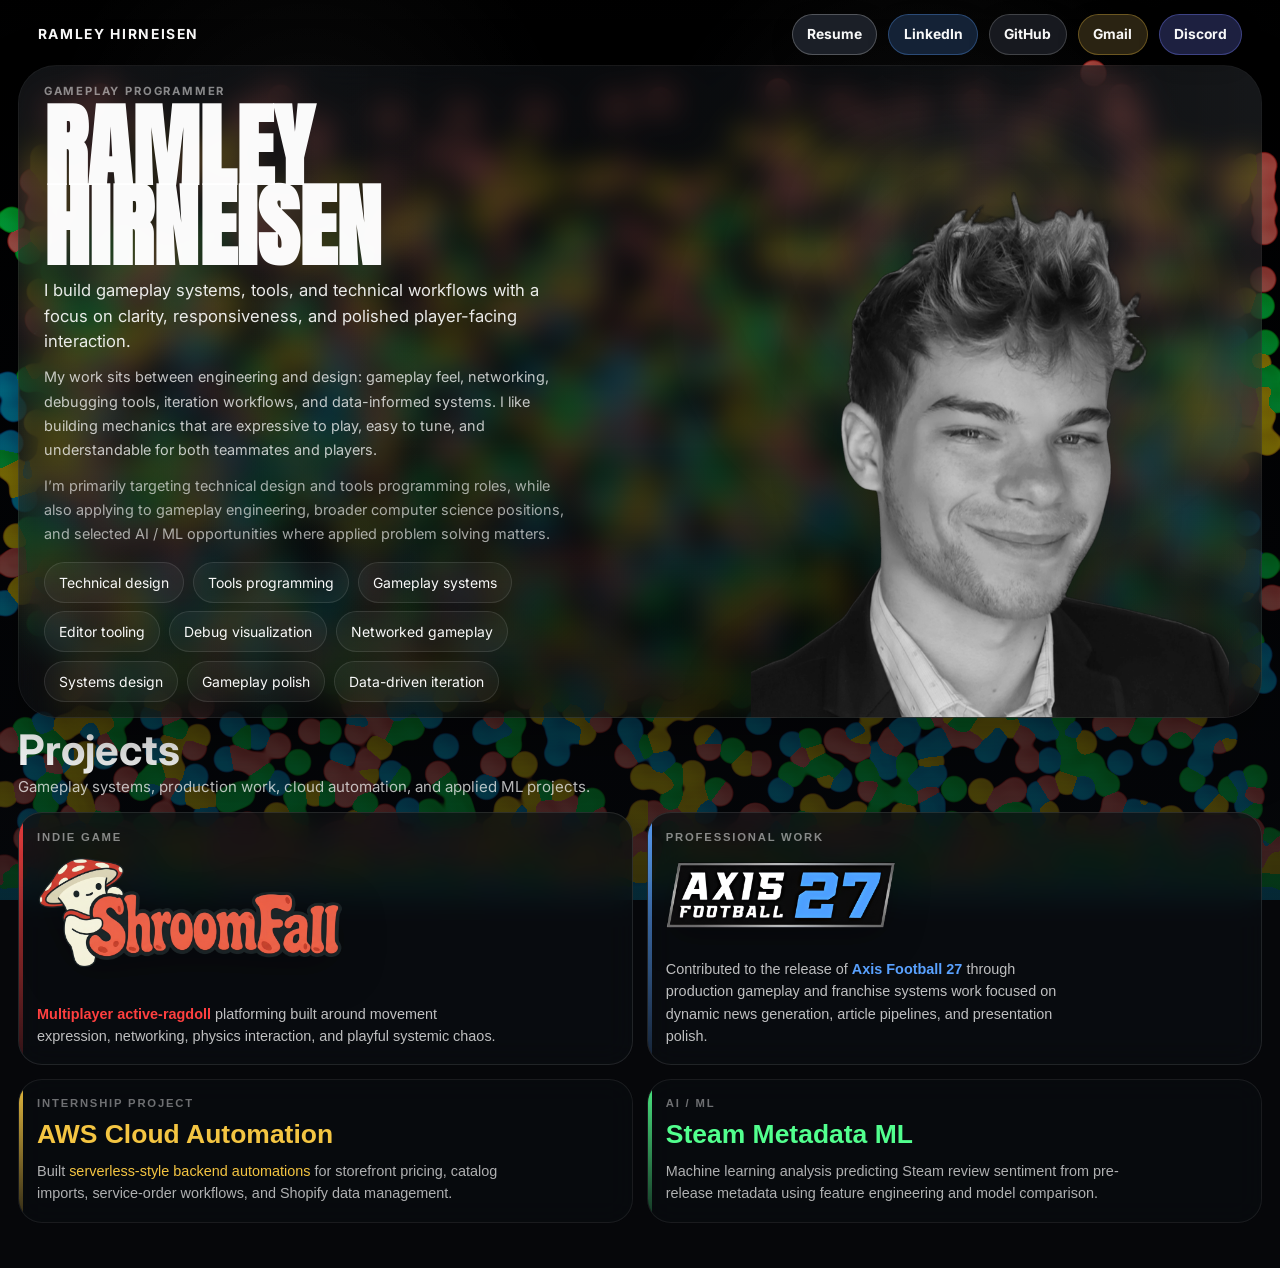
==== commit 3970d820: "updates" ====
--- a/index.html
+++ b/index.html
@@ -6,7 +6,7 @@
   <meta name="viewport" content="width=device-width, initial-scale=1.0" />
   <title>Ramley Hirneisen | Gameplay Programmer</title>
   <meta name="description"
-    content="Portfolio of Ramley Hirneisen, a gameplay programmer focused on gameplay systems, tools, technical design, networking, and applied machine learning." />
+    content="Portfolio of Ramley Hirneisen, a gameplay programmer and computer science student focused on gameplay systems, cloud automation, technical design, networking, and applied machine learning." />
   <link rel="preconnect" href="https://fonts.googleapis.com">
   <link rel="preconnect" href="https://fonts.gstatic.com" crossorigin>
   <link href="https://fonts.googleapis.com/css2?family=Inter:wght@400;500;600;700;800&family=Anton&display=swap" rel="stylesheet">
@@ -73,7 +73,7 @@
       <section class="projects-section" id="projects">
         <div class="section-heading">
           <h2>Projects</h2>
-          <p class="section-copy">Gameplay systems, production work, internal tools, and applied ML projects.</p>
+          <p class="section-copy">Gameplay systems, production work, cloud automation, and applied ML projects.</p>
         </div>
 
         <div class="project-grid">
@@ -102,10 +102,10 @@
 
           <button class="project-card tools" type="button" data-project="tools" aria-controls="projectView">
             <span class="project-accent"></span>
-            <span class="project-kicker">Tools + Workflow</span>
-            <h3><span class="title-accent title-accent-yellow">Gameplay / Design Tools</span></h3>
-            <p>
-              Internal tooling focused on iteration speed, debug visibility, tuning workflows, and clearer systems for development.
+            <span class="project-kicker">Internship Project</span>
+            <h3><span class="title-accent title-accent-yellow">AWS Cloud Automation</span></h3>
+            <p>
+              Built <span class="title-accent title-accent-yellow">serverless-style backend automations</span> for storefront pricing, catalog imports, service-order workflows, and Shopify data management.
             </p>
                       </button>
 
--- a/style.css
+++ b/style.css
@@ -15,7 +15,7 @@
   --blue: #5aa2ff;
 }
 * { box-sizing: border-box; }
-html { scroll-behavior: smooth; }
+html { scroll-behavior: smooth; font-size: 94%; }
 body {
   margin: 0;
   min-height: 100vh;
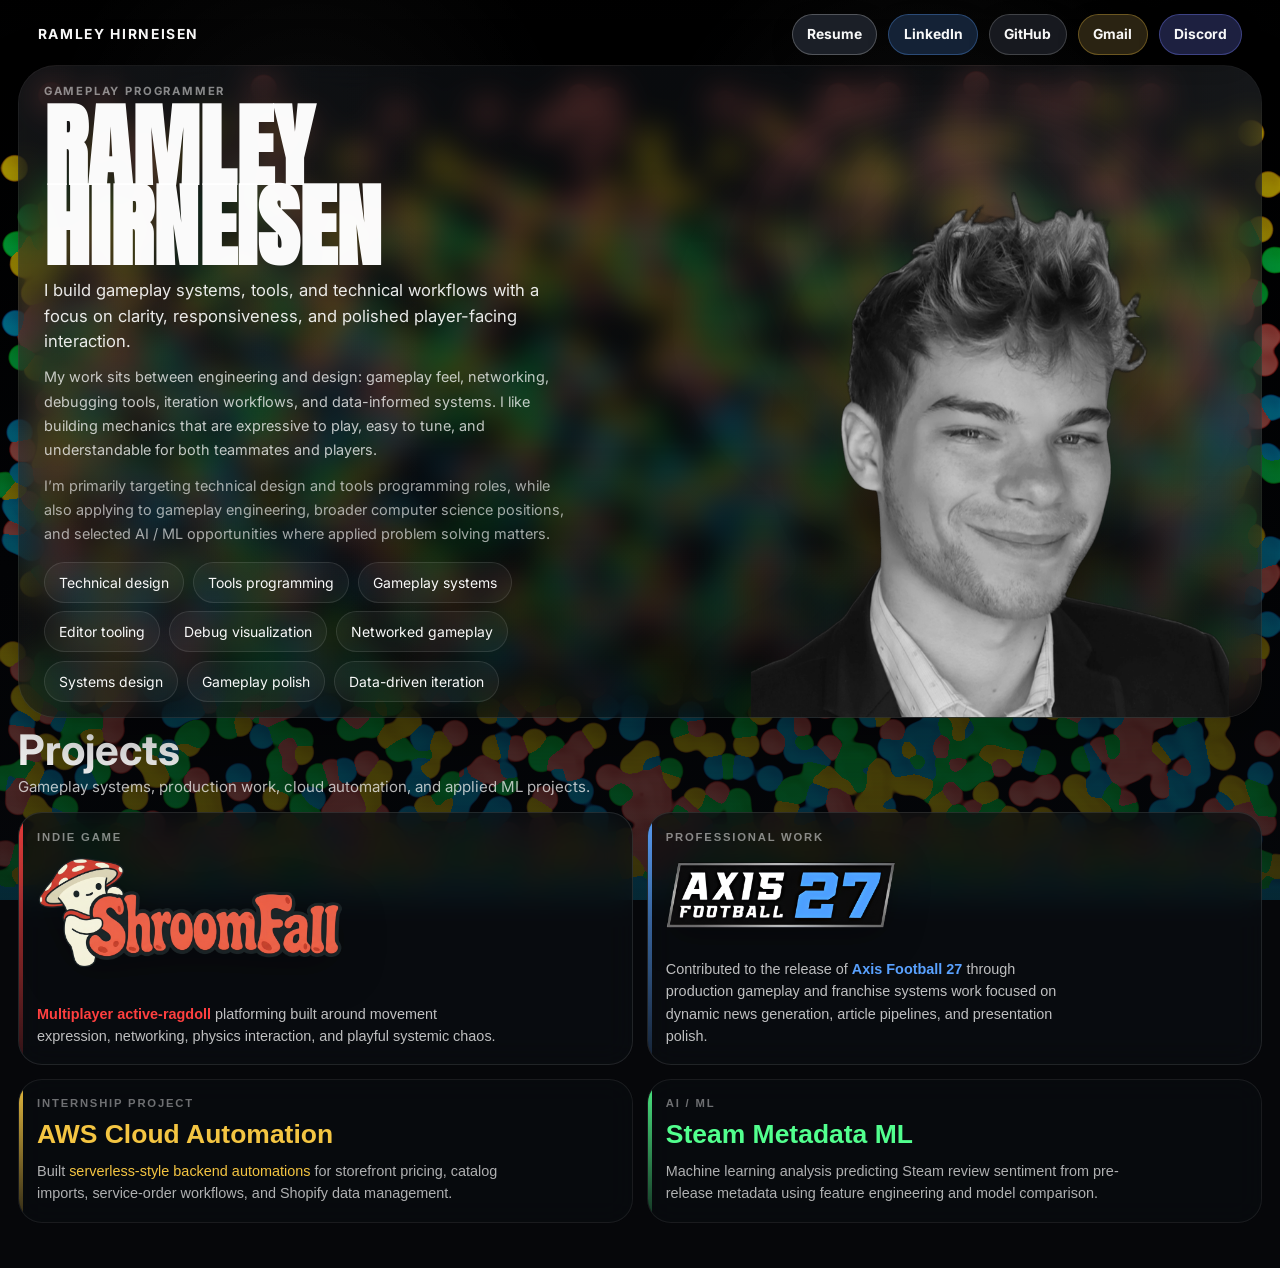
==== commit ade22af2: "adjustments" ====
--- a/index.html
+++ b/index.html
@@ -10,7 +10,7 @@
   <link rel="preconnect" href="https://fonts.googleapis.com">
   <link rel="preconnect" href="https://fonts.gstatic.com" crossorigin>
   <link href="https://fonts.googleapis.com/css2?family=Inter:wght@400;500;600;700;800&family=Anton&display=swap" rel="stylesheet">
-  <link rel="stylesheet" href="style.css" />
+  <link rel="stylesheet" href="styles/main.css" />
 </head>
 
 <body>
@@ -22,11 +22,11 @@
     <header class="site-header">
       <div class="site-mark">Ramley Hirneisen</div>
       <nav class="site-nav" aria-label="Primary">
-        <a class="site-nav-link site-nav-resume" href="resume.pdf" target="_blank" rel="noopener">Resume</a>
+        <a class="site-nav-link site-nav-resume" href="assets/common/docs/ramley-resume.pdf" target="_blank" rel="noopener">Resume</a>
         <a class="site-nav-link site-nav-linkedin" href="https://www.linkedin.com/in/ramley-hirneisen" target="_blank" rel="noopener">LinkedIn</a>
         <a class="site-nav-link site-nav-github" href="https://github.com/RamleyH" target="_blank" rel="noopener">GitHub</a>
         <a class="site-nav-link site-nav-gmail" href="https://mail.google.com/mail/?view=cm&fs=1&to=rahramley@gmail.com" target="_blank" rel="noopener">Gmail</a>
-        <a class="site-nav-link site-nav-discord" href="https://discord.com/app" target="_blank" rel="noopener">Discord</a>
+        <a class="site-nav-link site-nav-discord" href="https://discord.com/app" target="_blank" rel="noopener" data-discord-username="ramsram" title="Opens Discord and copies username: ramsram">Discord</a>
       </nav>
     </header>
 
@@ -65,7 +65,7 @@
           </div>
 
           <div class="hero-portrait-column" aria-hidden="true">
-            <img class="hero-portrait" src="portrait-ramley.png" alt="" />
+            <img class="hero-portrait" src="assets/common/images/ramley-portrait.png" alt="" />
           </div>
         </div>
       </section>
@@ -81,7 +81,7 @@
             <span class="project-accent"></span>
             <span class="project-kicker">Indie Game</span>
             <div class="project-logo-title-wrap">
-              <img class="project-logo-title project-logo-title-shroomfall" src="ShroomfallLogo (1).png" alt="Shroomfall" />
+              <img class="project-logo-title project-logo-title-shroomfall" src="assets/projects/shroomfall/images/shroomfall-logo.png" alt="Shroomfall" />
             </div>
             <p>
               <span class='highlight-recruiter-red'>Multiplayer active-ragdoll</span> platforming built around movement expression, networking, physics interaction,
@@ -93,7 +93,7 @@
             <span class="project-accent"></span>
             <span class="project-kicker">Professional Work</span>
             <div class="project-logo-title-wrap">
-              <img class="project-logo-title project-logo-title-axis" src="AxisLogoSS (2).png" alt="Axis Football 27" />
+              <img class="project-logo-title project-logo-title-axis" src="assets/projects/axis/images/axis-football-27-logo.png" alt="Axis Football 27" />
             </div>
             <p>
               Contributed to the release of <span class="highlight-recruiter-blue">Axis Football 27</span> through production gameplay and franchise systems work focused on dynamic news generation, article pipelines, and presentation polish.
@@ -121,9 +121,15 @@
       </section>
     </main>
 
+    <div class="project-view-video-layer" aria-hidden="true">
+      <video id="shroomfallBgVideo" class="project-bg-video" preload="metadata" playsinline muted>
+        <source src="assets/projects/shroomfall/video/shroomfall-background.mp4" type="video/mp4" />
+      </video>
+    </div>
+
     <div class="project-view-background-figures" aria-hidden="true">
-      <img class="project-bg-figure project-bg-figure-left" src="image (2) (1).png" alt="" />
-      <img class="project-bg-figure project-bg-figure-right" src="image (1) (1).png" alt="" />
+      <img class="project-bg-figure project-bg-figure-left" src="assets/projects/axis/images/axis-player-left.png" alt="" />
+      <img class="project-bg-figure project-bg-figure-right" src="assets/projects/axis/images/axis-player-right.png" alt="" />
     </div>
 
     <section class="project-view" id="projectView" aria-live="polite" aria-hidden="true">
@@ -250,9 +256,9 @@
     <button id="collapseButton" type="button">Collapse</button>
   </div>
 
-  <script src="metaballsRefraction.js"></script>
-  <script src="fpsMonitor.js"></script>
-  <script src="sim_5.js"></script>
-  <script src="run_0.js"></script>
+  <script src="scripts/rendering/metaballs-refraction.js"></script>
+  <script src="scripts/rendering/fps-monitor.js"></script>
+  <script src="scripts/simulation/simulator.js"></script>
+  <script src="scripts/app.js"></script>
 </body>
 </html>
--- a/styles/main.css
+++ b/styles/main.css
@@ -0,0 +1,875 @@
+
+:root {
+  --bg: #06070a;
+  --panel: rgba(11, 14, 19, 0.68);
+  --line: rgba(255, 255, 255, 0.1);
+  --line-strong: rgba(255, 255, 255, 0.2);
+  --text: rgba(255, 255, 255, 0.97);
+  --muted: rgba(255, 255, 255, 0.74);
+  --radius-xl: 34px;
+  --radius-lg: 24px;
+  --radius-pill: 999px;
+  --red: #FF4040;
+  --yellow: #f4c542;
+  --green: #52ff8e;
+  --blue: #5aa2ff;
+}
+* { box-sizing: border-box; }
+html { scroll-behavior: smooth; font-size: 94%; }
+body {
+  margin: 0;
+  min-height: 100vh;
+  overflow-x: hidden;
+  overflow-y: auto;
+  background: var(--bg);
+  color: var(--text);
+  font-family: Inter, Arial, sans-serif;
+}
+canvas { display: block; }
+#simCanvas {
+  position: fixed;
+  inset: 0;
+  width: 100vw;
+  height: 100vh;
+  z-index: 0;
+}
+.page-overlay { position: relative; z-index: 2; min-height: 100vh; }
+.ambient-tint {
+  position: fixed;
+  inset: 0;
+  z-index: 1;
+  pointer-events: none;
+  background:
+    radial-gradient(circle at 24% 18%, rgba(255,255,255,0.045), transparent 22%),
+    radial-gradient(circle at 72% 22%, rgba(255,255,255,0.06), transparent 24%),
+    linear-gradient(180deg, rgba(6,8,12,0.02), rgba(6,8,12,0.78));
+  transition: background 0.5s ease, opacity 0.5s ease;
+}
+.site-header, .main-layout, .project-view { position: relative; z-index: 2; }
+.site-header {
+  position: fixed;
+  top: 0;
+  left: 0;
+  right: 0;
+  z-index: 20;
+  pointer-events: auto;
+  display: flex;
+  align-items: center;
+  justify-content: space-between;
+  gap: 0.9rem;
+  padding: 0.9rem clamp(1.25rem, 3vw, 2.5rem) 0.25rem;
+}
+.site-mark {
+  font-size: 0.92rem;
+  font-weight: 700;
+  letter-spacing: 0.12em;
+  text-transform: uppercase;
+}
+.site-nav { display: flex; flex-wrap: wrap; gap: 0.75rem; }
+.site-nav-link,
+.back-button {
+  color: var(--text);
+  text-decoration: none;
+  border: 1px solid var(--line);
+  padding: 0.78rem 0.95rem;
+  border-radius: var(--radius-pill);
+  transition: background 0.2s ease, border-color 0.2s ease, transform 0.2s ease, box-shadow 0.2s ease;
+}
+.site-nav-link {
+  background: #15181f;
+  box-shadow: 0 8px 22px rgba(0,0,0,0.24);
+  font-weight: 700;
+  font-size: 0.92rem;
+}
+.site-nav-link:hover, .back-button:hover {
+  background: #1d2129;
+  border-color: var(--line-strong);
+  transform: translateY(-1px);
+}
+.site-nav-resume { border-color: rgba(255,255,255,0.24); background: #1b1f27; }
+.site-nav-linkedin { border-color: rgba(90,162,255,0.32); background: #142236; }
+.site-nav-github { border-color: rgba(255,255,255,0.18); background: #17191f; }
+.site-nav-gmail { border-color: rgba(244,197,66,0.32); background: #2a2312; }
+.site-nav-discord { border-color: rgba(120,128,255,0.36); background: #1d2040; }
+
+.back-button {
+  position: absolute;
+  top: 0;
+  left: 0;
+  padding: 0.52rem 0.82rem;
+  font-size: 0.78rem;
+  letter-spacing: 0.04em;
+  text-transform: uppercase;
+  background: rgba(255,255,255,0.05);
+}
+.main-layout {
+  width: min(1320px, calc(100% - 2.4rem));
+  margin: 0 auto;
+  display: grid;
+  gap: 1.05rem;
+  padding: 4.3rem 0 3rem;
+  transition: opacity 0.45s ease, transform 0.45s ease;
+}
+.hero {
+  min-height: min(480px, calc(100vh - 11.8rem));
+  display: flex;
+  align-items: flex-start;
+}
+.hero-panel {
+  width: 100%;
+  position: relative;
+  display: grid;
+  grid-template-columns: minmax(0, 0.9fr) minmax(360px, 1.1fr);
+  align-items: stretch;
+  gap: clamp(0.5rem, 1.6vw, 1.3rem);
+  padding: clamp(0.75rem, 1.3vw, 1rem) clamp(1.15rem, 2vw, 1.65rem) 0;
+  border: 1px solid rgba(255,255,255,0.08);
+  border-radius: clamp(28px, 3vw, 38px);
+  background: linear-gradient(180deg, rgba(15,18,22,0.62), rgba(8,10,14,0.42));
+  backdrop-filter: blur(16px);
+  box-shadow: 0 28px 70px rgba(0,0,0,0.33);
+  overflow: hidden;
+}
+.hero-panel::before {
+  content: "";
+  position: absolute;
+  inset: 0;
+  background: linear-gradient(90deg, rgba(255,255,255,0.035), transparent 34%, transparent 68%, rgba(255,255,255,0.05));
+  pointer-events: none;
+}
+.hero-panel::after {
+  content: "";
+  position: absolute;
+  inset: auto 0 0 0;
+  height: 42%;
+  background: linear-gradient(180deg, transparent, rgba(0,0,0,0.24));
+  pointer-events: none;
+}
+.hero-copy-column {
+  position: relative;
+  z-index: 2;
+  padding: 0.2rem 0 1rem;
+  max-width: 610px;
+}
+.eyebrow,
+.project-view-label,
+.content-label,
+.project-kicker,
+.banner-chip-label {
+  margin: 0 0 0.68rem;
+  font-size: 0.75rem;
+  letter-spacing: 0.16em;
+  text-transform: uppercase;
+  color: rgba(255,255,255,0.5);
+  font-weight: 700;
+}
+.hero h1, .project-title-block h2, .section-heading h2 {
+  margin: 0;
+  line-height: 0.88;
+}
+.hero h1 {
+  display: flex;
+  flex-direction: column;
+  gap: 0.1rem;
+  font-family: "Anton", Impact, Arial Black, sans-serif;
+  font-size: clamp(4rem, 7vw, 6.35rem);
+  letter-spacing: 0.005em;
+  text-transform: uppercase;
+}
+.name-primary, .name-accent { color: rgba(255,255,255,0.98); }
+.hero-subtitle {
+  margin: 0.75rem 0 0;
+  max-width: 560px;
+  color: rgba(255,255,255,0.9);
+  font-size: clamp(1.02rem, 1.3vw, 1.15rem);
+  line-height: 1.52;
+}
+.hero-support-copy,
+.section-copy,
+.project-card p,
+#projectViewSubtitle,
+#projectSummary,
+#projectImpact,
+.media-note,
+.media-slot p,
+.deep-dive-copy,
+.project-view-shell li,
+.project-cta {
+  color: var(--muted);
+  line-height: 1.68;
+}
+.hero-support-copy {
+  margin: 0.75rem 0 0;
+  max-width: 620px;
+  font-size: 0.96rem;
+}
+.hero-support-copy-secondary {
+  color: rgba(255,255,255,0.62);
+}
+.hero-meta {
+  margin-top: 1rem;
+  display: flex;
+  flex-wrap: wrap;
+  gap: 0.55rem;
+  max-width: 760px;
+}
+.hero-meta span, .banner-chip {
+  border: 1px solid var(--line);
+  background: rgba(255,255,255,0.045);
+  border-radius: var(--radius-pill);
+  padding: 0.74rem 0.95rem;
+}
+.hero-meta span { font-size: 0.93rem; }
+.hero-portrait-column {
+  position: relative;
+  min-height: 100%;
+  overflow: visible;
+  align-self: stretch;
+  z-index: 1;
+  pointer-events: none;
+}
+.hero-portrait-column::before {
+  content: "";
+  position: absolute;
+  inset: 4% -2% 0 10%;
+  border-radius: 42% 42% 0 0;
+  background: radial-gradient(circle at 55% 20%, rgba(255,255,255,0.16), rgba(255,255,255,0.03) 42%, transparent 72%);
+  filter: blur(22px);
+  opacity: 0.28;
+}
+.hero-portrait {
+  position: absolute;
+  right: 0.45rem;
+  bottom: -42px;
+  display: block;
+  width: clamp(455px, 37.4vw, 605px);
+  max-width: none;
+  height: auto;
+  object-fit: contain;
+  object-position: bottom center;
+  filter: drop-shadow(0 24px 34px rgba(0,0,0,0.32));
+}
+.projects-section { display: grid; gap: 0.9rem; margin-top: -0.2rem; }
+.section-heading { max-width: 760px; display: grid; gap: 0.35rem; }
+.section-heading h2 { font-size: clamp(2rem, 4vw, 2.8rem); margin-bottom: 0.05rem; }
+.section-copy { margin: 0; }
+.project-grid {
+  display: grid;
+  grid-template-columns: repeat(2, minmax(0, 1fr));
+  gap: 0.9rem;
+}
+.project-card, .content-card, .media-slot, .deep-dive {
+  border: 1px solid var(--line);
+  background: var(--panel);
+  backdrop-filter: blur(14px);
+  border-radius: var(--radius-lg);
+}
+.project-card {
+  position: relative;
+  overflow: hidden;
+  min-height: 100%;
+  padding: 1.15rem 1.2rem 1.12rem;
+  display: flex;
+  flex-direction: column;
+  text-align: left;
+  color: var(--text);
+  cursor: pointer;
+  transition: transform 0.2s ease, border-color 0.2s ease, background 0.2s ease;
+}
+.project-card:hover {
+  transform: translateY(-2px);
+  border-color: var(--line-strong);
+  background: rgba(14, 18, 25, 0.8);
+}
+.project-card h3 { margin: 0 0 0.65rem; font-size: 1.9rem; }
+.project-card p { margin: auto 0 0; font-size: 0.96rem; line-height: 1.55; max-width: 58ch; }
+
+.project-logo-title-wrap {
+  margin: 0.12rem 0 1rem;
+  min-height: 88px;
+  display: flex;
+  align-items: flex-start;
+}
+.project-logo-title {
+  display: block;
+  width: min(100%, 260px);
+  height: auto;
+}
+.project-logo-title-axis {
+  width: min(100%, 230px);
+  margin-top: 0.4rem;
+  filter: drop-shadow(0 8px 18px rgba(0,0,0,0.28));
+}
+.project-logo-title-shroomfall {
+  width: min(100%, 306px);
+  margin-top: 0.1rem;
+  margin-bottom: 0;
+  filter: drop-shadow(0 10px 22px rgba(0,0,0,0.26));
+}
+.project-view-title-logo {
+  display: block;
+  width: min(100%, 420px);
+  height: auto;
+  margin: 0 auto;
+  filter: drop-shadow(0 12px 24px rgba(0,0,0,0.3));
+}
+.project-view-title-logo-shroomfall {
+  width: min(100%, 560px);
+}
+
+.project-accent {
+  position: absolute;
+  inset: 0 auto 0 0;
+  width: 4px;
+  background: rgba(255,255,255,0.14);
+}
+.title-accent-red { color: var(--red); }
+.title-accent-green { color: var(--green); }
+.title-accent-yellow { color: var(--yellow); }
+.title-accent-blue { color: var(--blue); }
+.highlight-recruiter-blue {
+  color: var(--blue);
+  font-weight: 700;
+}
+
+.highlight-recruiter-red {
+  color: var(--red);
+  font-weight: 700;
+}
+
+.highlight-recruiter-green {
+  color: var(--green);
+  font-weight: 700;
+}
+
+.shroomfall .project-accent { background: linear-gradient(180deg, rgba(255,64,64,0.9), rgba(255,64,64,0.15)); }
+.axis .project-accent { background: linear-gradient(180deg, rgba(90,162,255,0.95), rgba(90,162,255,0.15)); }
+.tools .project-accent { background: linear-gradient(180deg, rgba(244,197,66,0.95), rgba(244,197,66,0.15)); }
+.aiml .project-accent { background: linear-gradient(180deg, rgba(82,255,142,0.92), rgba(82,255,142,0.15)); }
+.project-cta { font-weight: 700; font-size: 0.9rem; }
+
+.project-card.axis p {
+  max-width: 52ch;
+}
+
+.project-card.tools,
+.project-card.aiml {
+  background: rgba(10, 13, 18, 0.54);
+  border-color: rgba(255,255,255,0.075);
+}
+
+.project-card.tools h3,
+.project-card.aiml h3 {
+  font-size: 1.76rem;
+}
+
+.project-card.tools .project-kicker,
+.project-card.aiml .project-kicker {
+  color: rgba(255,255,255,0.42);
+}
+
+.project-card.tools p,
+.project-card.aiml p {
+  color: rgba(255,255,255,0.68);
+}
+
+.project-view {
+  position: fixed;
+  inset: 0;
+  z-index: 10;
+  overflow-y: auto;
+  padding: 5.2rem 1.2rem 2rem;
+  opacity: 0;
+  pointer-events: none;
+  transform: translateY(18px);
+  transition: opacity 0.45s ease, transform 0.45s ease;
+}
+.project-open .project-view {
+  opacity: 1;
+  pointer-events: auto;
+  transform: translateY(0);
+}
+.project-open .main-layout {
+  opacity: 0;
+  transform: translateY(-16px);
+  pointer-events: none;
+}
+.project-view-shell {
+  width: min(1080px, calc(100% - 1rem));
+  margin: 0 auto;
+  padding-top: 2rem;
+}
+
+.project-view-video-layer {
+  position: fixed;
+  inset: 0;
+  z-index: 8;
+  pointer-events: none;
+  opacity: 0;
+  transition: opacity 0.4s ease;
+}
+
+.project-bg-video {
+  position: absolute;
+  inset: 0;
+  width: 100%;
+  height: 100%;
+  object-fit: cover;
+  object-position: 42% center;
+  opacity: 0.62;
+  filter: saturate(1.02) brightness(0.88) contrast(1.08);
+}
+
+body.project-open.project-shroomfall .project-view-video-layer {
+  opacity: 1;
+}
+
+body.project-open.project-shroomfall .project-view-video-layer::after {
+  content: "";
+  position: absolute;
+  inset: 0;
+  background:
+    radial-gradient(circle at 50% 32%, rgba(255, 64, 64, 0.16), transparent 34%),
+    linear-gradient(180deg, rgba(5, 5, 8, 0.12), rgba(5, 5, 8, 0.52));
+}
+
+.project-view-background-figures {
+  position: fixed;
+  inset: 0;
+  z-index: 9;
+  pointer-events: none;
+  opacity: 0;
+  transition: opacity 0.45s ease;
+}
+
+.project-bg-figure {
+  position: absolute;
+  bottom: 0;
+  height: min(92vh, 980px);
+  width: auto;
+  object-fit: contain;
+  opacity: 0.27;
+  filter: grayscale(1) contrast(1.12) brightness(1.2);
+  mask-image: linear-gradient(180deg, transparent 0%, rgba(0,0,0,0.95) 18%, rgba(0,0,0,0.92) 80%, transparent 100%), linear-gradient(90deg, transparent 0%, rgba(0,0,0,0.95) 16%, rgba(0,0,0,0.95) 84%, transparent 100%);
+  mask-composite: intersect;
+  -webkit-mask-image: linear-gradient(180deg, transparent 0%, rgba(0,0,0,0.95) 18%, rgba(0,0,0,0.92) 80%, transparent 100%), linear-gradient(90deg, transparent 0%, rgba(0,0,0,0.95) 16%, rgba(0,0,0,0.95) 84%, transparent 100%);
+  -webkit-mask-composite: source-in;
+}
+
+.project-bg-figure-left {
+  left: max(-3vw, -38px);
+  transform: translateX(-1.5%) scale(1.02);
+}
+
+.project-bg-figure-right {
+  right: max(-3vw, -32px);
+  transform: translateX(1.5%) scale(1.01);
+}
+
+ .project-view-video-layer {
+  position: fixed;
+  inset: 0;
+  z-index: 8;
+  pointer-events: none;
+  opacity: 0;
+  transition: opacity 0.4s ease;
+}
+
+.project-bg-video {
+  position: absolute;
+  inset: 0;
+  width: 100%;
+  height: 100%;
+  object-fit: cover;
+  object-position: 42% center;
+  opacity: 0.62;
+  filter: saturate(1.02) brightness(0.88) contrast(1.08);
+}
+
+body.project-open.project-shroomfall .project-view-video-layer {
+  opacity: 1;
+}
+
+body.project-open.project-shroomfall .project-view-video-layer::after {
+  content: "";
+  position: absolute;
+  inset: 0;
+  background:
+    radial-gradient(circle at 50% 32%, rgba(255, 64, 64, 0.16), transparent 34%),
+    linear-gradient(180deg, rgba(5, 5, 8, 0.12), rgba(5, 5, 8, 0.52));
+}
+
+body.project-open.project-axis .project-view-background-figures {
+  opacity: 1;
+}
+
+body.project-open.project-axis .project-view-background-figures::before {
+  content: "";
+  position: fixed;
+  inset: 0;
+  z-index: 0;
+  pointer-events: none;
+  background: linear-gradient(90deg, rgba(5,7,10,0.9) 0%, rgba(5,7,10,0.36) 18%, rgba(5,7,10,0.18) 32%, rgba(5,7,10,0.18) 68%, rgba(5,7,10,0.36) 82%, rgba(5,7,10,0.9) 100%);
+}
+
+body.project-open.project-axis .project-view-shell {
+  position: relative;
+  z-index: 11;
+}
+.project-banner {
+  position: relative;
+  display: grid;
+  justify-items: center;
+  gap: 0.9rem;
+  text-align: center;
+  padding: 1.6rem 0 1rem;
+}
+.project-title-block { max-width: 760px; display: grid; gap: 0.8rem; }
+.project-title-block h2 { font-size: clamp(3.7rem, 7vw, 5.8rem); letter-spacing: -0.05em; }
+#projectViewSubtitle { margin: 0; font-size: 1.08rem; }
+.project-banner-meta {
+  display: flex;
+  flex-wrap: wrap;
+  justify-content: center;
+  gap: 0.75rem;
+}
+.project-content-grid {
+  display: grid;
+  grid-template-columns: 2fr 1fr;
+  gap: 0.9rem;
+}
+.content-card { padding: 1.15rem 1.25rem; }
+.content-card-wide { grid-column: 1 / -1; }
+.project-view-shell ul { margin: 0; padding-left: 1.2rem; }
+.media-card-header {
+  display: flex;
+  justify-content: space-between;
+  gap: 0.9rem;
+  align-items: center;
+  margin-bottom: 0.9rem;
+}
+.media-grid {
+  display: grid;
+  grid-template-columns: repeat(3, minmax(0, 1fr));
+  gap: 0.8rem;
+}
+.media-slot {
+  padding: 1rem;
+  min-height: 146px;
+  display: grid;
+  align-content: end;
+  gap: 0.5rem;
+  background: linear-gradient(180deg, rgba(255,255,255,0.05), rgba(255,255,255,0.025));
+  border-style: dashed;
+}
+.media-slot strong { font-size: 1.05rem; }
+.media-slot span { color: var(--muted); }
+.deep-dive-list { display: grid; gap: 0.85rem; }
+.deep-dive {
+  position: relative;
+  overflow: hidden;
+  transition: transform 0.2s ease, border-color 0.2s ease, background 0.2s ease, box-shadow 0.2s ease;
+}
+.deep-dive::before {
+  content: "";
+  position: absolute;
+  inset: 0 auto 0 0;
+  width: 4px;
+  background: rgba(255,255,255,0.12);
+  transition: background 0.2s ease, opacity 0.2s ease;
+  opacity: 0.9;
+}
+.deep-dive summary {
+  list-style: none;
+  cursor: pointer;
+  font-weight: 700;
+  padding: 1rem 3.2rem 1rem 1.1rem;
+  position: relative;
+  transition: color 0.2s ease, transform 0.2s ease;
+}
+.deep-dive summary::after {
+  content: "+";
+  position: absolute;
+  right: 1rem;
+  top: 50%;
+  transform: translateY(-50%);
+  font-size: 1.2rem;
+  line-height: 1;
+  color: rgba(255,255,255,0.42);
+  transition: color 0.2s ease, transform 0.2s ease;
+}
+.deep-dive:hover {
+  transform: translateY(-2px);
+  background: rgba(14, 18, 25, 0.8);
+  border-color: var(--line-strong);
+  box-shadow: 0 16px 32px rgba(0,0,0,0.2);
+}
+.deep-dive:hover summary {
+  transform: translateX(2px);
+}
+.deep-dive:hover summary::after {
+  color: rgba(255,255,255,0.92);
+  transform: translateY(-50%) translateX(2px);
+}
+.deep-dive[open] summary::after {
+  content: "−";
+  color: rgba(255,255,255,0.94);
+}
+.deep-dive summary::-webkit-details-marker { display: none; }
+.deep-dive-body { padding: 0 1.1rem 1.05rem; }
+body.project-shroomfall .deep-dive:hover,
+body.project-shroomfall .deep-dive[open] {
+  border-color: rgba(255,64,64,0.32);
+  background: rgba(28, 12, 14, 0.78);
+}
+body.project-shroomfall .deep-dive:hover summary,
+body.project-shroomfall .deep-dive[open] summary {
+  color: var(--red);
+}
+body.project-shroomfall .deep-dive::before {
+  background: linear-gradient(180deg, rgba(255,64,64,0.92), rgba(255,64,64,0.18));
+}
+body.project-shroomfall .deep-dive:hover summary::after,
+body.project-shroomfall .deep-dive[open] summary::after {
+  color: var(--red);
+}
+body.project-axis .deep-dive:hover,
+body.project-axis .deep-dive[open] {
+  border-color: rgba(90,162,255,0.34);
+  background: rgba(12, 18, 28, 0.8);
+}
+body.project-axis .deep-dive:hover summary,
+body.project-axis .deep-dive[open] summary {
+  color: var(--blue);
+}
+body.project-axis .deep-dive::before {
+  background: linear-gradient(180deg, rgba(90,162,255,0.95), rgba(90,162,255,0.18));
+}
+body.project-axis .deep-dive:hover summary::after,
+body.project-axis .deep-dive[open] summary::after {
+  color: var(--blue);
+}
+body.project-tools .deep-dive:hover,
+body.project-tools .deep-dive[open] {
+  border-color: rgba(244,197,66,0.36);
+  background: rgba(31, 24, 10, 0.8);
+}
+body.project-tools .deep-dive:hover summary,
+body.project-tools .deep-dive[open] summary {
+  color: var(--yellow);
+}
+body.project-tools .deep-dive::before {
+  background: linear-gradient(180deg, rgba(244,197,66,0.95), rgba(244,197,66,0.18));
+}
+body.project-tools .deep-dive:hover summary::after,
+body.project-tools .deep-dive[open] summary::after {
+  color: var(--yellow);
+}
+body.project-aiml .deep-dive:hover,
+body.project-aiml .deep-dive[open] {
+  border-color: rgba(82,255,142,0.34);
+  background: rgba(10, 28, 16, 0.8);
+}
+body.project-aiml .deep-dive:hover summary,
+body.project-aiml .deep-dive[open] summary {
+  color: var(--green);
+}
+body.project-aiml .deep-dive::before {
+  background: linear-gradient(180deg, rgba(82,255,142,0.92), rgba(82,255,142,0.18));
+}
+body.project-aiml .deep-dive:hover summary::after,
+body.project-aiml .deep-dive[open] summary::after {
+  color: var(--green);
+}
+body.project-shroomfall #projectViewTitle,
+body.project-shroomfall .project-view-label { color: var(--red); }
+body.project-axis #projectViewTitle,
+body.project-axis .project-view-label { color: var(--blue); }
+body.project-tools #projectViewTitle,
+body.project-tools .project-view-label { color: var(--yellow); }
+body.project-aiml #projectViewTitle,
+body.project-aiml .project-view-label { color: var(--green); }
+#simConfig { display: none; }
+
+@media (max-width: 980px) {
+  .hero-panel, .project-content-grid, .project-grid, .media-grid {
+    grid-template-columns: 1fr;
+  }
+  .project-logo-title-wrap { min-height: 0; }
+  .hero { min-height: auto; }
+  .hero-panel { padding-bottom: 0.2rem; }
+  .hero-portrait {
+    width: min(94%, 550px);
+    right: 50%;
+    transform: translateX(50%);
+    bottom: -30px;
+    max-height: 560px;
+  }
+  .project-view-shell { width: min(100%, calc(100% - 0.2rem)); }
+}
+@media (max-width: 720px) {
+  .site-header {
+    padding-inline: 1rem;
+    flex-direction: column;
+    align-items: flex-start;
+    background: rgba(6,7,10,0.92);
+    backdrop-filter: blur(10px);
+  }
+  .main-layout { width: min(100%, calc(100% - 1rem)); }
+  .hero h1 { font-size: clamp(3.4rem, 18vw, 4.8rem); }
+  .hero-meta span, .banner-chip { padding: 0.68rem 0.82rem; }
+  .project-banner { padding-top: 2.6rem; }
+  .back-button {
+    left: 50%;
+    transform: translateX(-50%);
+  }
+  .back-button:hover { transform: translateX(-50%) translateY(-1px); }
+}
+@media (max-width: 1100px) {
+  .hero-panel { grid-template-columns: minmax(0, 1fr) minmax(300px, 0.95fr); }
+  .hero-portrait {
+    width: min(110%, 700px);
+    right: -0.35rem;
+    bottom: -34px;
+  }
+}
+@media (max-width: 900px) {
+  .hero { min-height: auto; }
+  .hero-panel {
+    grid-template-columns: 1fr;
+    overflow: hidden;
+  }
+  .hero-portrait-column { min-height: 340px; }
+  .hero-portrait {
+    width: min(98%, 580px);
+    right: 50%;
+    transform: translateX(50%);
+    bottom: -8px;
+    max-height: 80vh;
+  }
+
+  .project-bg-figure {
+    height: min(78vh, 760px);
+    opacity: 0.11;
+  }
+
+  .project-bg-figure-left {
+    left: -130px;
+    transform: none;
+  }
+
+  .project-bg-figure-right {
+    right: -130px;
+    transform: none;
+  }
+}
+
+.media-slot-video {
+  padding: 0.9rem;
+  align-content: start;
+}
+.media-video-frame {
+  position: relative;
+  overflow: hidden;
+  border-radius: 16px;
+  border: 1px solid rgba(255,255,255,0.16);
+  box-shadow: inset 0 0 0 1px rgba(255,255,255,0.05);
+  background: rgba(0,0,0,0.28);
+  aspect-ratio: 16 / 9;
+}
+.media-video {
+  display: block;
+  width: 100%;
+  height: 100%;
+  object-fit: cover;
+  background: #090b10;
+}
+.media-video-overlay {
+  position: absolute;
+  inset: auto 0 0 0;
+  padding: 0.65rem 0.8rem;
+  background: linear-gradient(180deg, rgba(0,0,0,0), rgba(0,0,0,0.72));
+  color: rgba(255,255,255,0.9);
+  font-size: 0.82rem;
+  font-weight: 600;
+  letter-spacing: 0.04em;
+  text-transform: uppercase;
+  pointer-events: none;
+}
+.media-slot-video:hover .media-video-overlay,
+.media-slot-video:focus-within .media-video-overlay {
+  opacity: 0;
+}
+.media-slot-copy {
+  display: grid;
+  gap: 0.42rem;
+}
+.media-slot-video .media-slot-copy {
+  margin-top: 0.85rem;
+}
+
+.media-grid.media-grid-video-large {
+  grid-template-columns: repeat(2, minmax(0, 1fr));
+}
+.media-grid.media-grid-video-large .media-slot-video:first-child {
+  grid-column: 1 / -1;
+}
+.media-grid.media-grid-video-large .media-video-frame {
+  aspect-ratio: 16 / 9;
+  min-height: 320px;
+}
+.media-grid.media-grid-video-large .media-slot-video:not(:first-child) .media-video-frame {
+  min-height: 260px;
+}
+@media (max-width: 900px) {
+  .media-grid.media-grid-video-large {
+    grid-template-columns: 1fr;
+  }
+  .media-grid.media-grid-video-large .media-slot-video:first-child {
+    grid-column: auto;
+  }
+  .media-grid.media-grid-video-large .media-video-frame,
+  .media-grid.media-grid-video-large .media-slot-video:not(:first-child) .media-video-frame {
+    min-height: 220px;
+  }
+}
+.media-slot-video .media-slot-copy {
+  margin-top: 0.85rem;
+}
+
+@media (max-width: 640px) {
+  .project-view-background-figures { display: none; }
+}
+
+
+.media-slot-image {
+  padding: 0.9rem;
+  align-content: start;
+}
+.media-image-frame {
+  position: relative;
+  overflow: hidden;
+  border-radius: 16px;
+  border: 1px solid rgba(255,255,255,0.16);
+  box-shadow: inset 0 0 0 1px rgba(255,255,255,0.05);
+  background: rgba(0,0,0,0.28);
+}
+.media-image {
+  display: block;
+  width: 100%;
+  height: auto;
+  max-height: 420px;
+  object-fit: contain;
+  background: #090b10;
+}
+
+
+.media-grid.media-grid-image-pair {
+  grid-template-columns: repeat(2, minmax(0, 1fr));
+}
+
+@media (max-width: 900px) {
+  .media-grid.media-grid-image-pair {
+    grid-template-columns: 1fr;
+  }
+}
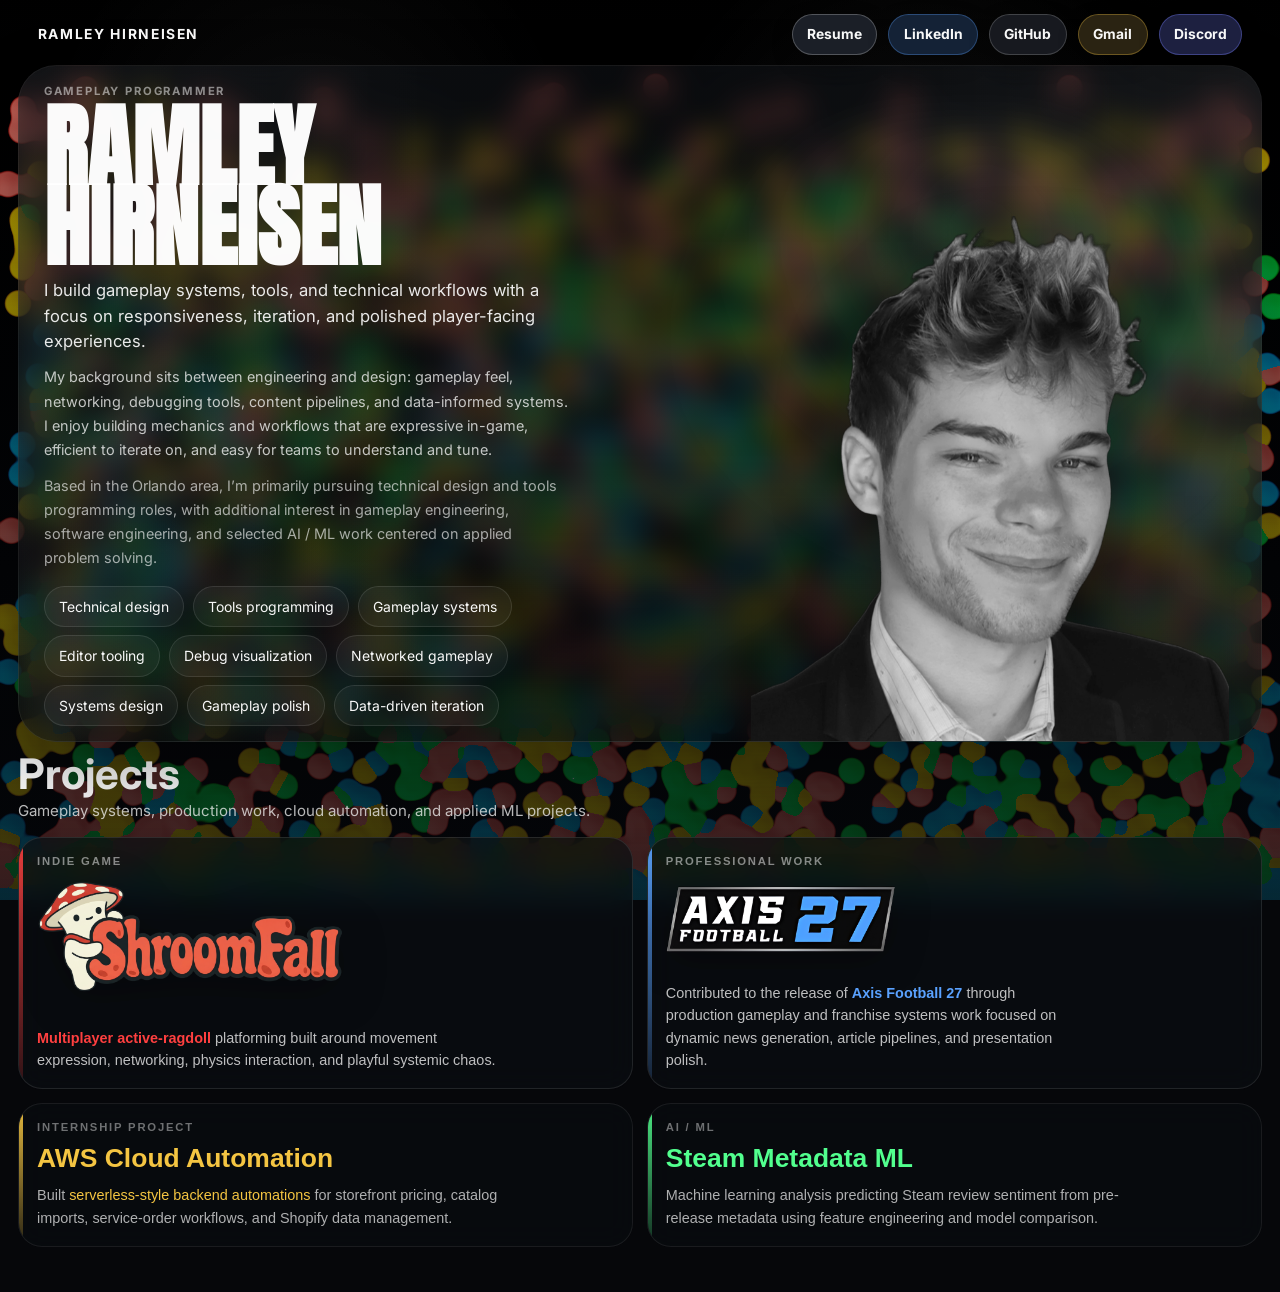
==== commit dec36339: "Update index.html" ====
--- a/index.html
+++ b/index.html
@@ -9,7 +9,8 @@
     content="Portfolio of Ramley Hirneisen, a gameplay programmer and computer science student focused on gameplay systems, cloud automation, technical design, networking, and applied machine learning." />
   <link rel="preconnect" href="https://fonts.googleapis.com">
   <link rel="preconnect" href="https://fonts.gstatic.com" crossorigin>
-  <link href="https://fonts.googleapis.com/css2?family=Inter:wght@400;500;600;700;800&family=Anton&display=swap" rel="stylesheet">
+  <link href="https://fonts.googleapis.com/css2?family=Inter:wght@400;500;600;700;800&family=Anton&display=swap"
+    rel="stylesheet">
   <link rel="stylesheet" href="styles/main.css" />
 </head>
 
@@ -22,11 +23,16 @@
     <header class="site-header">
       <div class="site-mark">Ramley Hirneisen</div>
       <nav class="site-nav" aria-label="Primary">
-        <a class="site-nav-link site-nav-resume" href="assets/common/docs/ramley-resume.pdf" target="_blank" rel="noopener">Resume</a>
-        <a class="site-nav-link site-nav-linkedin" href="https://www.linkedin.com/in/ramley-hirneisen" target="_blank" rel="noopener">LinkedIn</a>
-        <a class="site-nav-link site-nav-github" href="https://github.com/RamleyH" target="_blank" rel="noopener">GitHub</a>
-        <a class="site-nav-link site-nav-gmail" href="https://mail.google.com/mail/?view=cm&fs=1&to=rahramley@gmail.com" target="_blank" rel="noopener">Gmail</a>
-        <a class="site-nav-link site-nav-discord" href="https://discord.com/app" target="_blank" rel="noopener" data-discord-username="ramsram" title="Opens Discord and copies username: ramsram">Discord</a>
+        <a class="site-nav-link site-nav-resume" href="assets/common/docs/ramley-resume.pdf" target="_blank"
+          rel="noopener">Resume</a>
+        <a class="site-nav-link site-nav-linkedin" href="https://www.linkedin.com/in/ramley-hirneisen" target="_blank"
+          rel="noopener">LinkedIn</a>
+        <a class="site-nav-link site-nav-github" href="https://github.com/RamleyH" target="_blank"
+          rel="noopener">GitHub</a>
+        <a class="site-nav-link site-nav-gmail" href="https://mail.google.com/mail/?view=cm&fs=1&to=rahramley@gmail.com"
+          target="_blank" rel="noopener">Gmail</a>
+        <a class="site-nav-link site-nav-discord" href="https://discord.com/app" target="_blank" rel="noopener"
+          data-discord-username="ramsram" title="Opens Discord and copies username: ramsram">Discord</a>
       </nav>
     </header>
 
@@ -40,15 +46,20 @@
               <span class="name-accent">Hirneisen</span>
             </h1>
             <p class="hero-subtitle">
-              I build gameplay systems, tools, and technical workflows with a focus on clarity, responsiveness, and polished player-facing interaction.
+              I build gameplay systems, tools, and technical workflows with a focus on responsiveness, iteration, and
+              polished player-facing experiences.
             </p>
 
             <p class="hero-support-copy">
-              My work sits between engineering and design: gameplay feel, networking, debugging tools, iteration workflows, and data-informed systems. I like building mechanics that are expressive to play, easy to tune, and understandable for both teammates and players.
+              My background sits between engineering and design: gameplay feel, networking, debugging tools, content
+              pipelines, and data-informed systems. I enjoy building mechanics and workflows that are expressive
+              in-game, efficient to iterate on, and easy for teams to understand and tune.
             </p>
 
             <p class="hero-support-copy hero-support-copy-secondary">
-              I’m primarily targeting technical design and tools programming roles, while also applying to gameplay engineering, broader computer science positions, and selected AI / ML opportunities where applied problem solving matters.
+              Based in the Orlando area, I’m primarily pursuing technical design and tools programming roles, with
+              additional interest in gameplay engineering, software engineering, and selected AI / ML work centered on
+              applied problem solving.
             </p>
 
             <div class="hero-meta" aria-label="Highlights">
@@ -81,42 +92,49 @@
             <span class="project-accent"></span>
             <span class="project-kicker">Indie Game</span>
             <div class="project-logo-title-wrap">
-              <img class="project-logo-title project-logo-title-shroomfall" src="assets/projects/shroomfall/images/shroomfall-logo.png" alt="Shroomfall" />
-            </div>
-            <p>
-              <span class='highlight-recruiter-red'>Multiplayer active-ragdoll</span> platforming built around movement expression, networking, physics interaction,
+              <img class="project-logo-title project-logo-title-shroomfall"
+                src="assets/projects/shroomfall/images/shroomfall-logo.png" alt="Shroomfall" />
+            </div>
+            <p>
+              <span class='highlight-recruiter-red'>Multiplayer active-ragdoll</span> platforming built around movement
+              expression, networking, physics interaction,
               and playful systemic chaos.
             </p>
-                      </button>
+          </button>
 
           <button class="project-card axis" type="button" data-project="axis" aria-controls="projectView">
             <span class="project-accent"></span>
             <span class="project-kicker">Professional Work</span>
             <div class="project-logo-title-wrap">
-              <img class="project-logo-title project-logo-title-axis" src="assets/projects/axis/images/axis-football-27-logo.png" alt="Axis Football 27" />
-            </div>
-            <p>
-              Contributed to the release of <span class="highlight-recruiter-blue">Axis Football 27</span> through production gameplay and franchise systems work focused on dynamic news generation, article pipelines, and presentation polish.
-            </p>
-                      </button>
+              <img class="project-logo-title project-logo-title-axis"
+                src="assets/projects/axis/images/axis-football-27-logo.png" alt="Axis Football 27" />
+            </div>
+            <p>
+              Contributed to the release of <span class="highlight-recruiter-blue">Axis Football 27</span> through
+              production gameplay and franchise systems work focused on dynamic news generation, article pipelines, and
+              presentation polish.
+            </p>
+          </button>
 
           <button class="project-card tools" type="button" data-project="tools" aria-controls="projectView">
             <span class="project-accent"></span>
             <span class="project-kicker">Internship Project</span>
             <h3><span class="title-accent title-accent-yellow">AWS Cloud Automation</span></h3>
             <p>
-              Built <span class="title-accent title-accent-yellow">serverless-style backend automations</span> for storefront pricing, catalog imports, service-order workflows, and Shopify data management.
-            </p>
-                      </button>
+              Built <span class="title-accent title-accent-yellow">serverless-style backend automations</span> for
+              storefront pricing, catalog imports, service-order workflows, and Shopify data management.
+            </p>
+          </button>
 
           <button class="project-card aiml" type="button" data-project="aiml" aria-controls="projectView">
             <span class="project-accent"></span>
             <span class="project-kicker">AI / ML</span>
             <h3><span class="title-accent title-accent-green">Steam Metadata ML</span></h3>
             <p>
-              Machine learning analysis predicting Steam review sentiment from pre-release metadata using feature engineering and model comparison.
-            </p>
-                      </button>
+              Machine learning analysis predicting Steam review sentiment from pre-release metadata using feature
+              engineering and model comparison.
+            </p>
+          </button>
         </div>
       </section>
     </main>
@@ -128,8 +146,10 @@
     </div>
 
     <div class="project-view-background-figures" aria-hidden="true">
-      <img class="project-bg-figure project-bg-figure-left" src="assets/projects/axis/images/axis-player-left.png" alt="" />
-      <img class="project-bg-figure project-bg-figure-right" src="assets/projects/axis/images/axis-player-right.png" alt="" />
+      <img class="project-bg-figure project-bg-figure-left" src="assets/projects/axis/images/axis-player-left.png"
+        alt="" />
+      <img class="project-bg-figure project-bg-figure-right" src="assets/projects/axis/images/axis-player-right.png"
+        alt="" />
     </div>
 
     <section class="project-view" id="projectView" aria-live="polite" aria-hidden="true">
@@ -261,4 +281,5 @@
   <script src="scripts/simulation/simulator.js"></script>
   <script src="scripts/app.js"></script>
 </body>
-</html>
+
+</html>
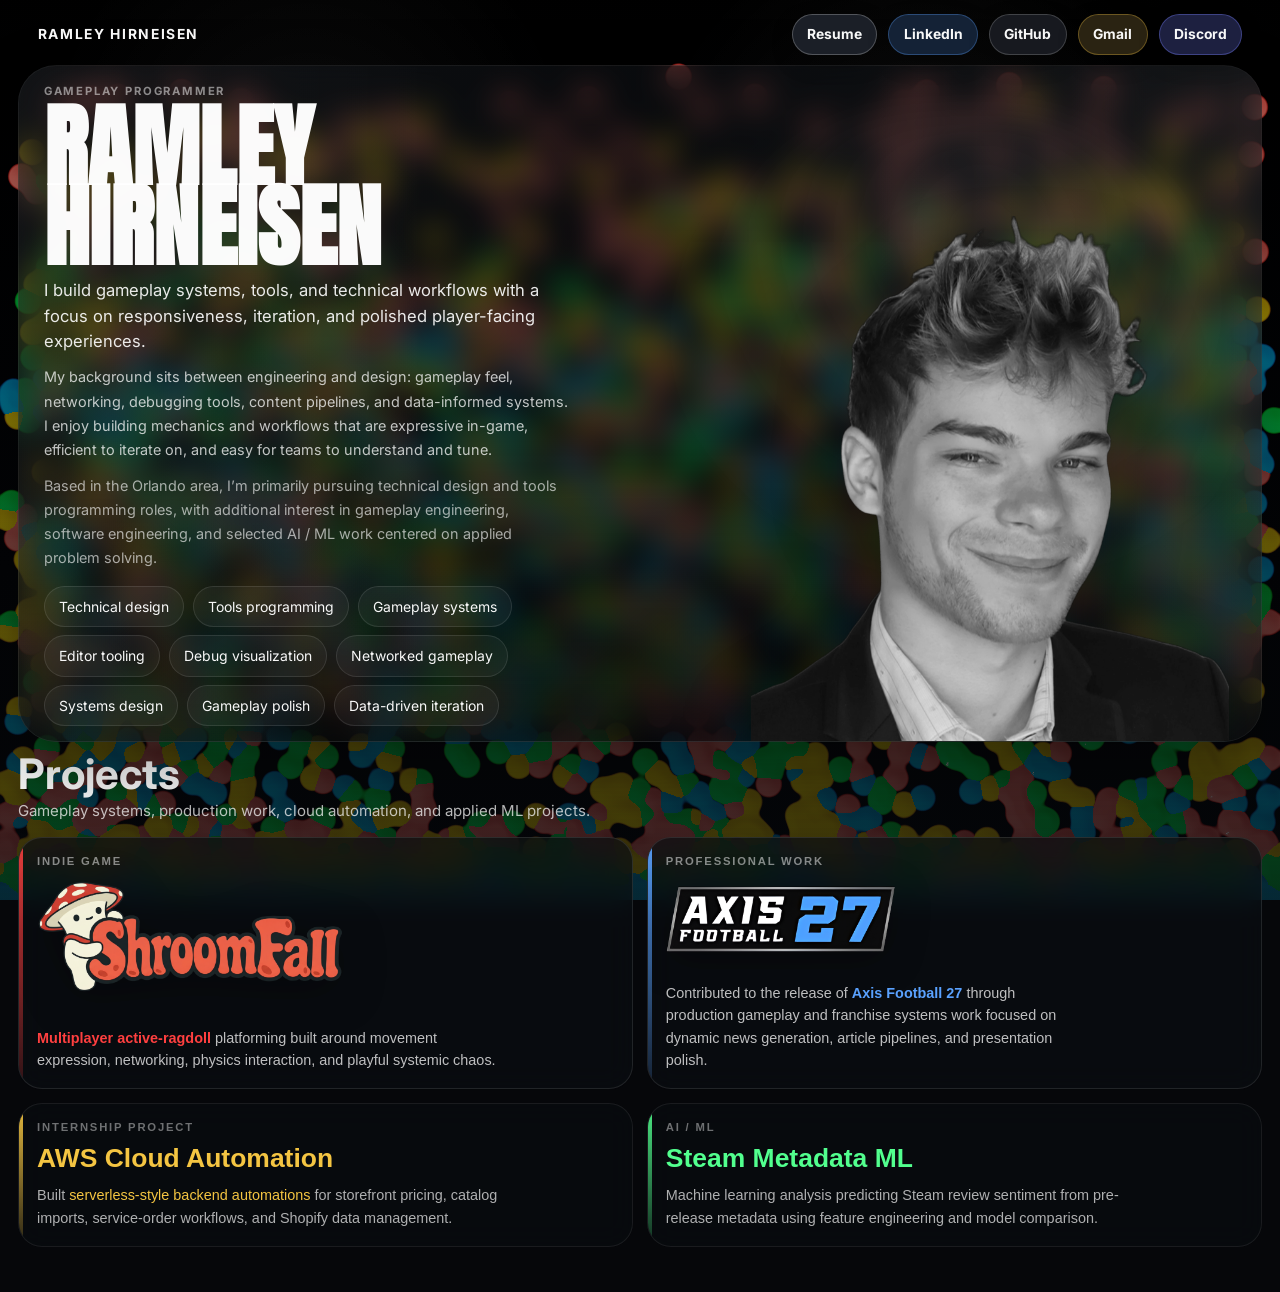
==== commit c51e7337: "icon" ====
--- a/index.html
+++ b/index.html
@@ -9,6 +9,7 @@
     content="Portfolio of Ramley Hirneisen, a gameplay programmer and computer science student focused on gameplay systems, cloud automation, technical design, networking, and applied machine learning." />
   <link rel="preconnect" href="https://fonts.googleapis.com">
   <link rel="preconnect" href="https://fonts.gstatic.com" crossorigin>
+  <link rel="icon" type="image/png" href="assets/common/images/ram.png" />
   <link href="https://fonts.googleapis.com/css2?family=Inter:wght@400;500;600;700;800&family=Anton&display=swap"
     rel="stylesheet">
   <link rel="stylesheet" href="styles/main.css" />
